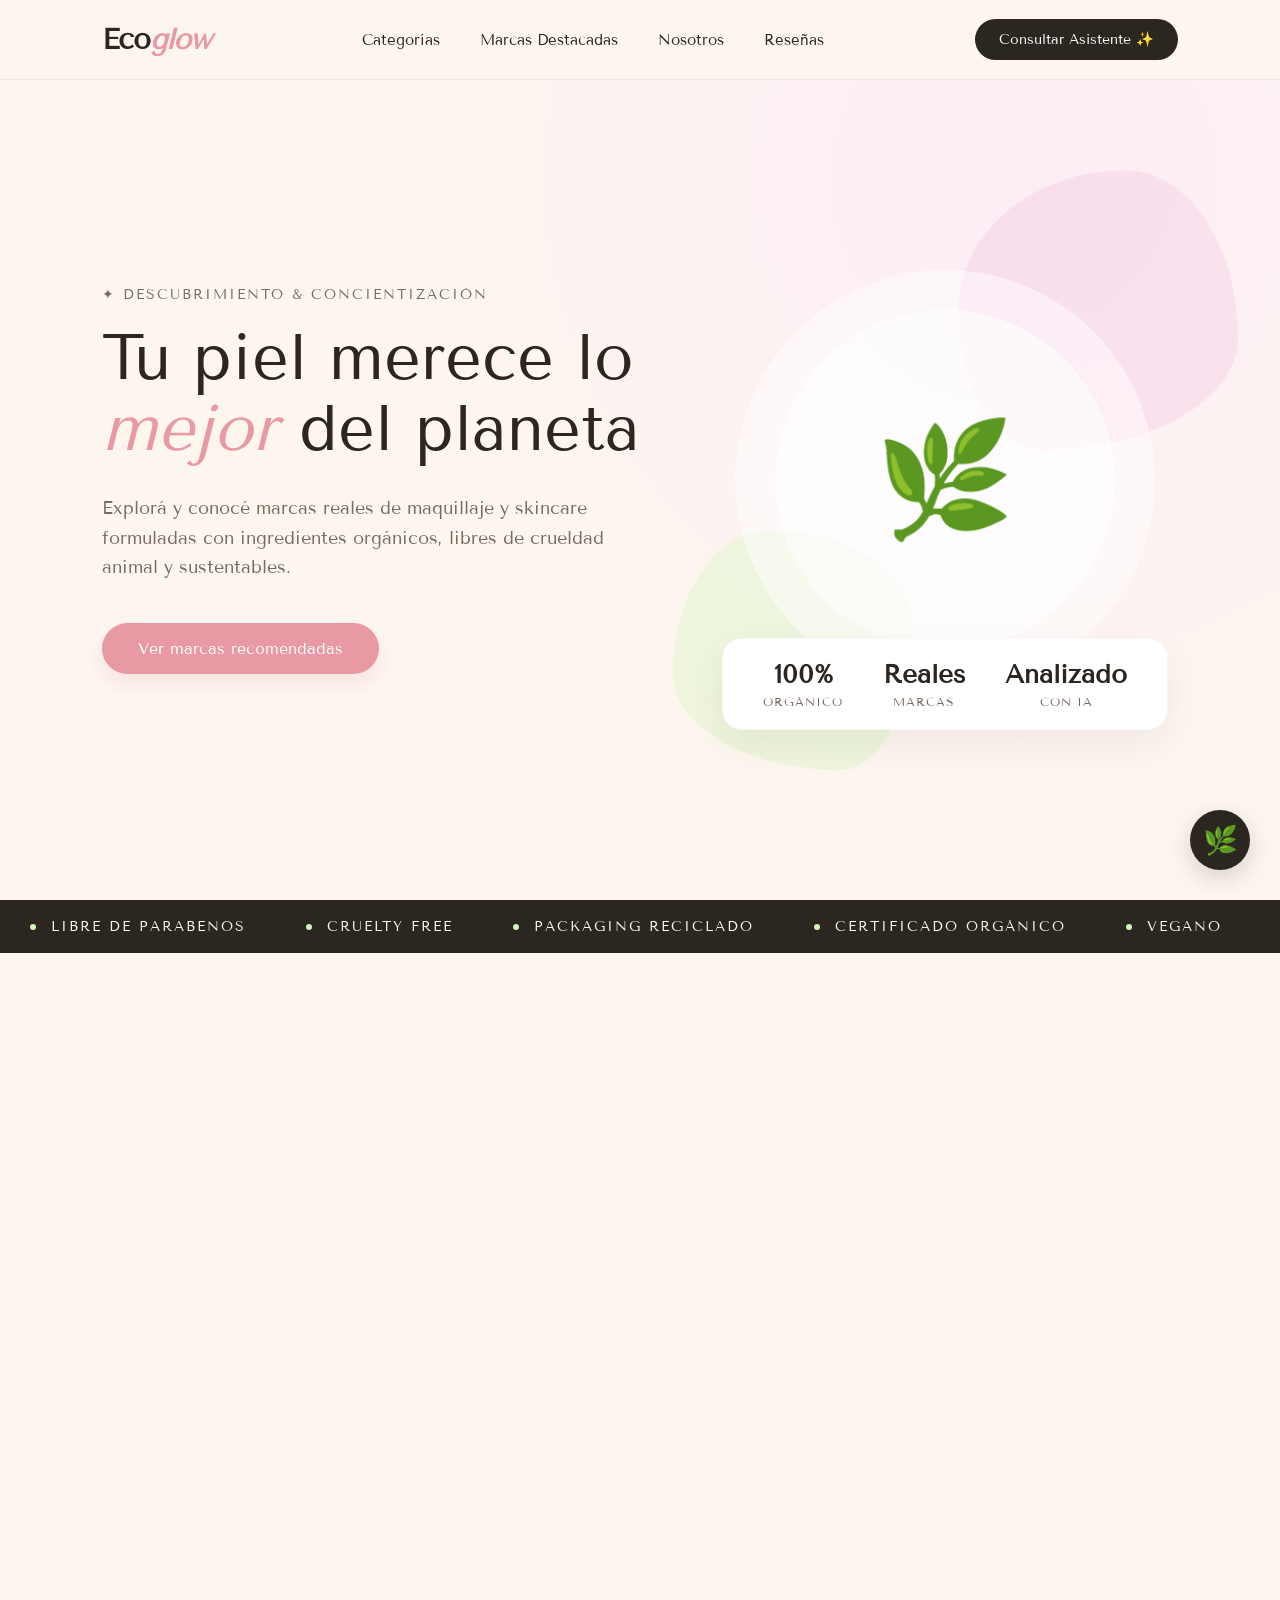
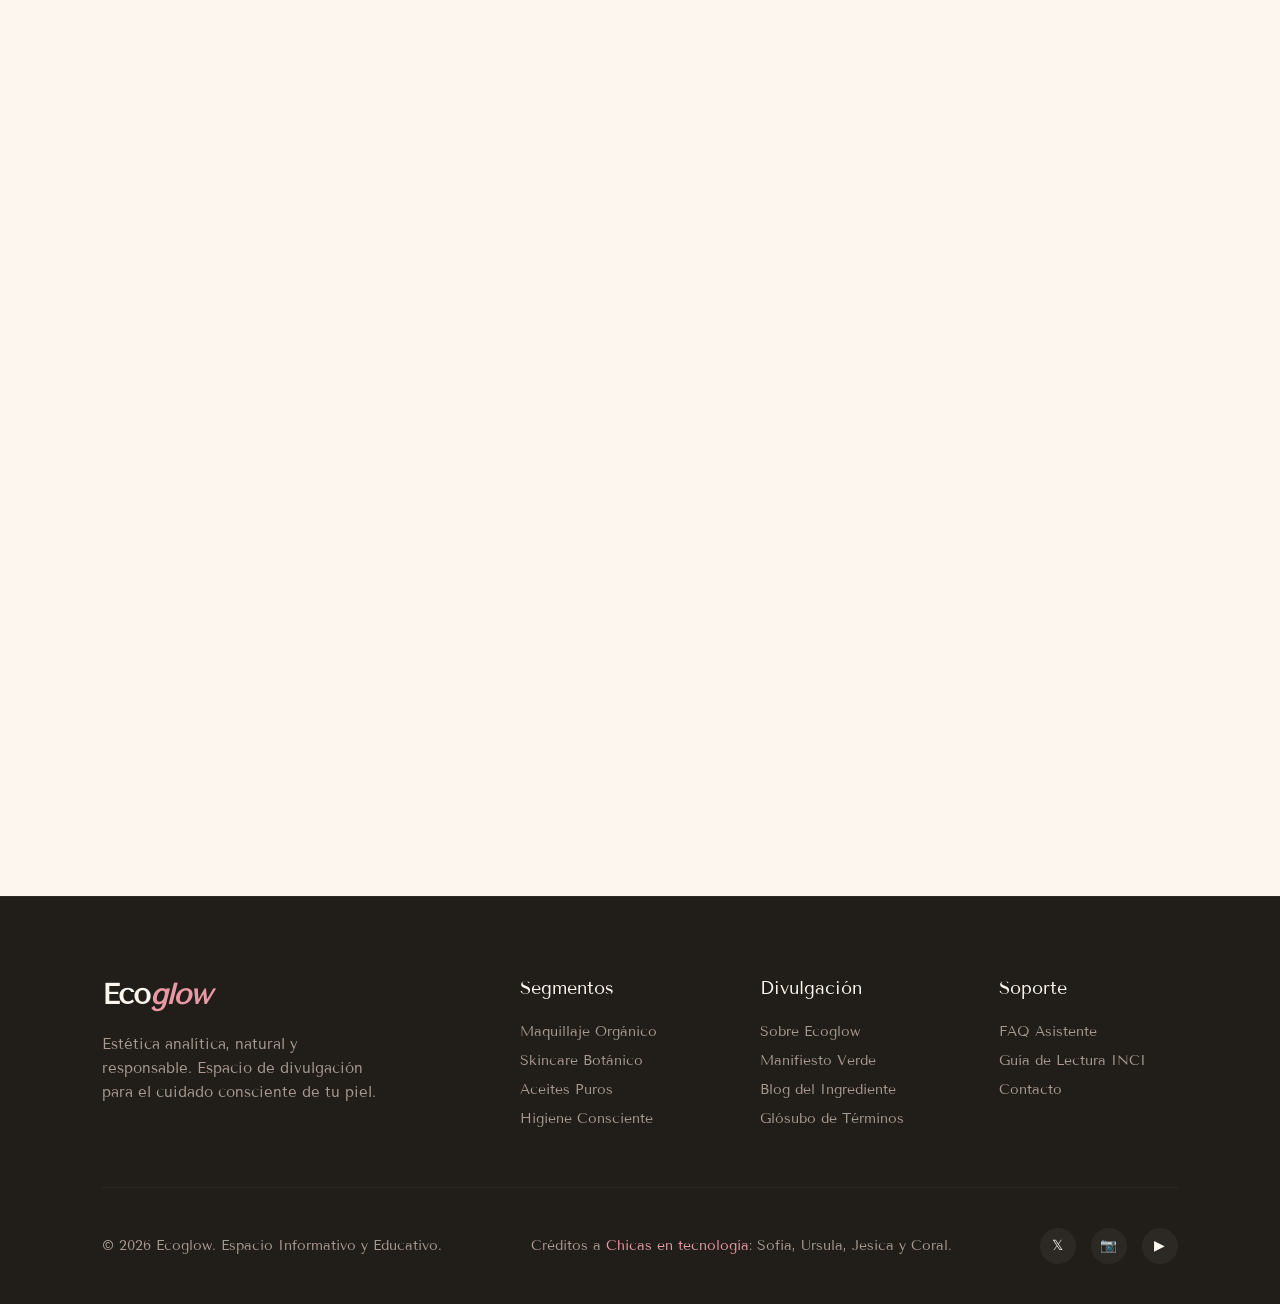
==== index.html @ 48c62d38 "Update index.html" ====
<!DOCTYPE html>
<html lang="es">
<head>
  <meta charset="UTF-8" />
  <meta name="viewport" content="width=device-width, initial-scale=1.0"/>
  <title>Ecoglow — Belleza Consciente</title>
  <link href="https://fonts.googleapis.com/css2?family=Tenor+Sans&display=swap" rel="stylesheet"/>
  <link rel="stylesheet" href="style.css">
</head>
<body>

  <nav>
    <div class="nav-logo">Eco<span>glow</span></div>
    <ul class="nav-links">
      <li><a href="#categorias">Categorías</a></li>
      <li><a href="#productos">Marcas Destacadas</a></li>
      <li><a href="#nosotros">Nosotros</a></li>
      <li><a href="#testimonios">Reseñas</a></li>
    </ul>
    <button class="nav-cta" onclick="toggleChat()">Consultar Asistente ✨</button>
  </nav>

  <section class="hero">
    <div class="hero-left">
      <p class="hero-tag">✦ Descubrimiento &amp; Concientización</p>
      <h1 class="hero-title">Tu piel merece lo <em>mejor</em> del planeta</h1>
      <p class="hero-sub">Explorá y conocé marcas reales de maquillaje y skincare formuladas con ingredientes orgánicos, libres de crueldad animal y sustentables.</p>
      <div class="hero-btns">
        <a href="#productos" class="btn-primary" style="display:inline-block; text-align:center;">Ver marcas recomendadas</a>
      </div>
    </div>
    <div class="hero-right">
      <div class="hero-blob"></div>
      <div class="hero-blob2"></div>
      <div class="hero-right-inner">
        <div class="hero-circle">
          <div class="hero-circle-inner">🌿</div>
        </div>
      </div>
      <div class="hero-stats">
        <div class="stat">
          <span class="stat-num">100%</span>
          <span class="stat-lbl">Orgánico</span>
        </div>
        <div class="stat">
          <span class="stat-num">Reales</span>
          <span class="stat-lbl">Marcas</span>
        </div>
        <div class="stat">
          <span class="stat-num">Analizado</span>
          <span class="stat-lbl">Con IA</span>
        </div>
      </div>
    </div>
  </section>

  <div class="marquee-band">
    <div class="marquee-track">
      <span class="marquee-item"><span class="marquee-dot"></span>Libre de Parabenos</span>
      <span class="marquee-item"><span class="marquee-dot"></span>Cruelty Free</span>
      <span class="marquee-item"><span class="marquee-dot"></span>Packaging Reciclado</span>
      <span class="marquee-item"><span class="marquee-dot"></span>Certificado Orgánico</span>
      <span class="marquee-item"><span class="marquee-dot"></span>Vegano</span>
      <span class="marquee-item"><span class="marquee-dot"></span>Dermatológicamente Testeado</span>
      <span class="marquee-item"><span class="marquee-dot"></span>Sin Sulfatos</span>
      <span class="marquee-item"><span class="marquee-dot"></span>Libre de Parabenos</span>
      <span class="marquee-item"><span class="marquee-dot"></span>Cruelty Free</span>
      <span class="marquee-item"><span class="marquee-dot"></span>Packaging Reciclado</span>
      <span class="marquee-item"><span class="marquee-dot"></span>Certificado Orgánico</span>
      <span class="marquee-item"><span class="marquee-dot"></span>Vegano</span>
      <span class="marquee-item"><span class="marquee-dot"></span>Dermatológicamente Testeado</span>
      <span class="marquee-item"><span class="marquee-dot"></span>Sin Sulfatos</span>
    </div>
  </div>

  <section class="section-cats reveal" id="categorias">
    <div class="section-header">
      <p class="section-eyebrow">Explorá por segmento</p>
      <h2 class="section-title">Ingredientes que Sanan</h2>
    </div>
    <div class="cats-grid">
      <div class="cat-card">
        <div class="cat-card-bg"></div>
        <div class="cat-icon">💄</div>
        <div class="cat-label">
          <h3>Maquillaje</h3>
          <p>Bases · Labiales · Ojos</p>
        </div>
      </div>
      <div class="cat-card">
        <div class="cat-card-bg"></div>
        <div class="cat-icon">🌿</div>
        <div class="cat-label">
          <h3>Skincare</h3>
          <p>Hidratantes · Serums · SPF</p>
        </div>
      </div>
      <div class="cat-card">
        <div class="cat-card-bg"></div>
        <div class="cat-icon">✨</div>
        <div class="cat-label">
          <h3>Tratamientos</h3>
          <p>Mascarillas · Exfoliantes</p>
        </div>
      </div>
      <div class="cat-card">
        <div class="cat-card-bg"></div>
        <div class="cat-icon">🧴</div>
        <div class="cat-label">
          <h3>Cuerpo</h3>
          <p>Cremas · Aceites · Baño</p>
        </div>
      </div>
    </div>
  </section>

 <section class="section-products reveal" id="productos">
    <div class="products-top">
      <div>
        <p class="section-eyebrow">Líneas de Cosmética Auténtica</p>
        <h2 class="section-title">Productos Recomendados</h2>
      </div>
    </div>
    <div class="products-grid">
      
      <div class="product-card">
        <div class="product-img">
          <div class="product-badge">Weleda</div>
          <img src="imagenes/1.weleda.png" alt="Skin Food Original" style="width: 100%; height: 100%; object-fit: cover;">
        </div>
        <div class="product-info">
          <p class="product-brand-tag">Skincare Orgánico</p>
          <h3 class="product-name">Skin Food Original</h3>
          <p class="product-desc">Tratamiento ultra hidratante corporal y facial con extractos de pensamiento silvestre, caléndula y manzanilla.</p>
          <div class="product-footer">
            <span class="product-info-link">Conocer propiedades ✦</span>
          </div>
        </div>
      </div>

      <div class="product-card">
        <div class="product-img">
          <div class="product-badge">Boti K</div>
          <img src="imagenes/2.rosa.png.png" alt="Óleo de Rosa Mosqueta" style="width: 100%; height: 100%; object-fit: cover;">
        </div>
        <div class="product-info">
          <p class="product-brand-tag">Aceites Esenciales</p>
          <h3 class="product-name">Óleo de Rosa Mosqueta</h3>
          <p class="product-desc">Puro, vegetal y natural. Ideal para la regeneración celular profunda y la atenuación de líneas de expresión.</p>
          <div class="product-footer">
            <span class="product-info-link">Conocer propiedades ✦</span>
          </div>
        </div>
      </div>

      <div class="product-card">
        <div class="product-img">
          <div class="product-badge">Kahi Balm</div>
          <img src="imagenes/3.multibalm.png" alt="Multi Balm Hidratante" style="width: 100%; height: 100%; object-fit: cover;">
        </div>
        <div class="product-info">
          <p class="product-brand-tag">Tendencia Clean</p>
          <h3 class="product-name">Multi Balm Hidratante</h3>
          <p class="product-desc">Bálsamo en barra coreano formulado con complejos de salmón y aceites fermentados de Jeju para potenciar el colágeno.</p>
          <div class="product-footer">
            <span class="product-info-link">Conocer propiedades ✦</span>
          </div>
        </div>
      </div>

    </div>
  </section>

  <div class="banner-eco reveal">
    <div class="banner-content">
      <p class="section-eyebrow">✦ Nuestra filosofía</p>
      <h2>Análisis Consciente sin Compromiso Comercial</h2>
      <p>No vendemos productos de manera directa. Nuestro propósito es educar y brindarte herramientas interactivas basadas en IA para que aprendas a leer las etiquetas de tus cosméticos cotidianos.</p>
    </div>
    <div class="banner-visual">🌱</div>
  </div>

  <section class="section-testimonials reveal" id="testimonios">
    <div class="section-header">
      <p class="section-eyebrow">Experiencias en la Comunidad</p>
      <h2 class="section-title">Opiniones Reales</h2>
    </div>
    <div class="testimonials-grid">
      <div class="testimonial-card">
        <div class="t-stars">★★★★★</div>
        <p class="t-text">"Poder subir una foto del dorso de mi crema y que el bot me explique qué es cada ingrediente químico me salvó la rutina."</p>
        <div class="t-author">
          <div class="t-avatar">👩</div>
          <div>
            <div class="t-name">Valentina M.</div>
            <div class="t-role">Rosario, Argentina</div>
          </div>
        </div>
      </div>
      <div class="testimonial-card">
        <div class="t-stars">★★★★★</div>
        <p class="t-text">"Me encanta que no te intenten vender nada. Las marcas que recomiendan como Weleda realmente cumplen lo que prometen."</p>
        <div class="t-author">
          <div class="t-avatar">👩‍🦱</div>
          <div>
            <div class="t-name">Luciana T.</div>
            <div class="t-role">Buenos Aires</div>
          </div>
        </div>
      </div>
      <div class="testimonial-card">
        <div class="t-stars">★★★★★</div>
        <p class="t-text">"Por fin un espacio limpio de publicidad agresiva enfocado 100% en educar sobre cosmética e ingredientes naturales."</p>
        <div class="t-author">
          <div class="t-avatar">🧑‍🦰</div>
          <div>
            <div class="t-name">Sofía R.</div>
            <div class="t-role">Córdoba, Argentina</div>
          </div>
        </div>
      </div>
    </div>
  </section>

  <div class="section-newsletter reveal">
    <div class="nl-left">
      <p class="section-eyebrow">✦ Comunidad Ecoglow</p>
      <h2>Recibí guías de análisis e informes de botánica</h2>
    </div>
    <div class="nl-right">
      <p>Suscribite a nuestro boletín informativo para enterarte de nuevos lanzamientos limpios de químicos y tips de botánica aplicada a la estética cutánea.</p>
      <div class="nl-form">
        <input type="email" placeholder="tu@email.com" />
        <button>Unirme</button>
      </div>
    </div>
  </div>

  <footer id="nosotros">
    <div class="footer-grid">
      <div class="footer-brand">
        <div class="nav-logo">Eco<span>glow</span></div>
        <p>Estética analítica, natural y responsable. Espacio de divulgación para el cuidado consciente de tu piel.</p>
      </div>
      <div class="footer-col">
        <h4>Segmentos</h4>
        <ul>
          <li>Maquillaje Orgánico</li>
          <li>Skincare Botánico</li>
          <li>Aceites Puros</li>
          <li>Higiene Consciente</li>
        </ul>
      </div>
      <div class="footer-col">
        <h4>Divulgación</h4>
        <ul>
          <li>Sobre Ecoglow</li>
          <li>Manifiesto Verde</li>
          <li>Blog del Ingrediente</li>
          <li>Glósubo de Términos</li>
        </ul>
      </div>
      <div class="footer-col">
        <h4>Soporte</h4>
        <ul>
          <li>FAQ Asistente</li>
          <li>Guía de Lectura INCI</li>
          <li>Contacto</li>
        </ul>
      </div>
    </div>
    <div class="footer-bottom">
      <p>© 2026 Ecoglow. Espacio Informativo y Educativo.</p>
      <p class="footer-credits">Créditos a <span>Chicas en tecnología</span>: Sofia, Ursula, Jesica y Coral.</p>
      <div class="footer-socials">
        <div class="social-icon">𝕏</div>
        <div class="social-icon">📷</div>
        <div class="social-icon">▶</div>
      </div>
    </div>
  </footer>

  <div id="chat-button" onclick="toggleChat()">🌿</div>

  <div id="chat-container">
    <div id="chat-header">
        <span>Asistente Natural ✦ EcoGlow</span>
        <span id="close-btn" onclick="toggleChat()">×</span>
    </div>
    
    <div id="chat-box">
        <div class="message bot-message">¡Hola! ¿Cómo puedo ayudarte hoy? Podés consultarme sobre rutinas o subir una foto de los ingredientes del dorso de tu cosmético para que analicemos su pureza juntos. ✨</div>
    </div>
    
    <div id="preview-container">
        <img id="img-preview" src="" alt="Preview">
        <span style="font-size: 11px; color: var(--mid); flex: 1;">Imagen cargada lista para analizar</span>
        <span id="remove-preview" onclick="clearImagePreview()">×</span>
    </div>
    
    <div id="input-container">
        <label for="file-input" class="file-label">📎</label>
        <input type="file" id="file-input" accept="image/*" onchange="previewImage(event)">
        
        <input type="text" id="user-input" placeholder="Pregúntame algo..." onkeypress="handleKeyPress(event)">
        <button id="send-btn" onclick="sendMessage()">➤</button>
    </div>
  </div>

  <audio id="sound-send" src="tu-sonido-enviar.mp3" preload="auto"></audio>
  <audio id="sound-receive" src="tu-sonido-recibir.mp3" preload="auto"></audio>

  <script src="javascript.js"></script>
</body>
</html>
---- style.css ----
/* ── VARIABLES ── */
:root {
  --pink-lace:  #F2C4E0;
  --sea-pink:   #E899A4;
  --gossip:     #D2F4B8;
  --cream:      #FDF6EF;
  --dark:       #2B2620;
  --mid:        #7A6A62;
  --white:      #FFFFFF;
  --font:       'Tenor Sans', serif;
}

/* ── RESET ── */
*, *::before, *::after { box-sizing: border-box; margin: 0; padding: 0; }
html { scroll-behavior: smooth; }
body {
  font-family: var(--font);
  background: var(--cream);
  color: var(--dark);
  overflow-x: hidden;
}
a { text-decoration: none; color: inherit; }
img { display: block; max-width: 100%; }

/* ── SCROLLBAR ── */
::-webkit-scrollbar { width: 6px; }
::-webkit-scrollbar-track { background: var(--cream); }
::-webkit-scrollbar-thumb { background: var(--sea-pink); border-radius: 10px; }

/* ══════════════════════════════════
   NAV
══════════════════════════════════ */
nav {
  position: fixed; top: 0; left: 0; width: 100%; height: 80px;
  background: rgba(253, 246, 239, 0.85); backdrop-filter: blur(10px);
  display: flex; align-items: center; justify-content: space-between;
  padding: 0 8%; z-index: 1000;
  border-bottom: 1px solid rgba(122, 106, 98, 0.1);
}
.nav-logo { font-size: 1.8rem; font-weight: bold; letter-spacing: -1px; }
.nav-logo span { color: var(--sea-pink); font-style: italic; }
.nav-links { display: flex; list-style: none; gap: 40px; }
.nav-links a { font-size: 0.95rem; color: var(--dark); transition: color 0.3s; position: relative; }
.nav-links a::after {
  content: ''; position: absolute; width: 0; height: 1px; bottom: -4px; left: 0;
  background: var(--sea-pink); transition: width 0.3s;
}
.nav-links a:hover::after { width: 100%; }
.nav-cta {
  background: var(--dark); color: var(--white); border: none; padding: 12px 24px;
  border-radius: 40px; cursor: pointer; font-family: var(--font); font-size: 0.9rem;
  transition: transform 0.3s, background 0.3s;
}
.nav-cta:hover { background: var(--sea-pink); transform: translateY(-2px); }

/* ══════════════════════════════════
   HERO
══════════════════════════════════ */
.hero {
  display: flex; min-height: 100vh; padding: 140px 8% 80px 8%;
  align-items: center; gap: 4%;
  background: radial-gradient(circle at 80% 20%, #fcedf5 0%, transparent 50%);
}
.hero-left { flex: 1.1; }
.hero-tag { font-size: 0.85rem; text-transform: uppercase; letter-spacing: 2px; color: var(--mid); margin-bottom: 20px; }
.hero-title { font-size: 4rem; line-height: 1.1; margin-bottom: 30px; font-weight: normal; }
.hero-title em { font-style: italic; color: var(--sea-pink); }
.hero-sub { font-size: 1.15rem; line-height: 1.6; color: var(--mid); margin-bottom: 40px; max-width: 540px; }
.hero-btns { display: flex; gap: 20px; }
.btn-primary {
  background: var(--sea-pink); color: var(--white); padding: 16px 36px; border-radius: 40px;
  font-size: 1rem; transition: background 0.3s, transform 0.3s;
  box-shadow: 0 10px 20px rgba(232, 153, 164, 0.2);
}
.btn-primary:hover { background: var(--dark); transform: translateY(-2px); }

.hero-right { flex: 0.9; position: relative; height: 500px; display: flex; align-items: center; justify-content: center; }
.hero-right-inner {
  width: 100%; height: 100%;
  display: flex; align-items: center; justify-content: center;
}
.hero-circle {
  width: 420px; height: 420px;
  border-radius: 50%;
  background: rgba(255,255,255,0.45);
  display: flex; align-items: center; justify-content: center;
  position: relative;
}
.hero-circle-inner {
  width: 340px; height: 340px;
  border-radius: 50%;
  background: rgba(255,255,255,0.6);
  display: flex; align-items: center; justify-content: center;
  font-size: 7rem;
}
.hero-blob {
  position: absolute;
  width: 280px; height: 280px;
  border-radius: 60% 40% 70% 30% / 50% 60% 40% 50%;
  background: rgba(242,196,224,0.35);
  top: -60px; right: -60px;
  animation: morphBlob 8s ease-in-out infinite;
}
.hero-blob2 {
  position: absolute;
  width: 240px; height: 240px;
  border-radius: 40% 60% 30% 70% / 60% 40% 60% 40%;
  background: rgba(210,244,184,0.35);
  bottom: -40px; left: -40px;
  animation: morphBlob 10s ease-in-out infinite reverse;
}
@keyframes morphBlob {
  0% { border-radius: 60% 40% 70% 30% / 50% 60% 40% 50%; }
  50% { border-radius: 45% 55% 50% 50% / 65% 45% 55% 35%; }
  100% { border-radius: 60% 40% 70% 30% / 50% 60% 40% 50%; }
}

.hero-stats {
  position: absolute; bottom: 0; left: 50%; transform: translateX(-50%);
  background: var(--white); border-radius: 20px; padding: 20px 40px;
  display: flex; gap: 40px; box-shadow: 0 15px 35px rgba(43,38,32,0.06);
  border: 1px solid rgba(122,106,98,0.05);
}
.stat { display: flex; flex-direction: column; align-items: center; }
.stat-num { font-size: 1.6rem; color: var(--dark); font-weight: bold; }
.stat-lbl { font-size: 0.75rem; text-transform: uppercase; color: var(--mid); letter-spacing: 1px; margin-top: 4px; }

/* ── MARQUEE ── */
.marquee-band { background: var(--dark); color: var(--cream); padding: 18px 0; overflow: hidden; display: flex; }
.marquee-track { display: flex; white-space: nowrap; animation: scrollMarquee 25s linear infinite; }
.marquee-item { display: flex; align-items: center; font-size: 0.9rem; letter-spacing: 2px; text-transform: uppercase; padding: 0 30px; }
.marquee-dot { width: 6px; height: 6px; background: var(--gossip); border-radius: 50%; margin-right: 15px; display: inline-block; }
@keyframes scrollMarquee {
  0% { transform: translateX(0); }
  100% { transform: translateX(-50%); }
}

/* ══════════════════════════════════
   ESTRUCTURAS DE SECCIONES
══════════════════════════════════ */
.section-header { text-align: center; margin-bottom: 60px; }
.section-eyebrow { font-size: 0.85rem; text-transform: uppercase; color: var(--sea-pink); letter-spacing: 2px; margin-bottom: 10px; font-weight: bold; }
.section-title { font-size: 2.6rem; font-weight: normal; }

/* ── CATEGORÍAS ── */
.section-cats { padding: 100px 8%; }
.cats-grid { display: grid; grid-template-columns: repeat(4, 1fr); gap: 24px; }
.cat-card {
  background: var(--white); padding: 40px 30px; border-radius: 24px;
  border: 1px solid rgba(122,106,98,0.06); text-align: center; position: relative; overflow: hidden;
  transition: transform 0.4s, box-shadow 0.4s;
}
.cat-card::before {
  content: ''; position: absolute; top: 0; left: 0; width: 100%; height: 100%;
  background: linear-gradient(180deg, transparent 60%, rgba(242,196,224,0.15));
  opacity: 0; transition: opacity 0.4s;
}
.cat-card:hover { transform: translateY(-8px); box-shadow: 0 15px 30px rgba(43,38,32,0.04); }
.cat-card:hover::before { opacity: 1; }
.cat-icon { font-size: 3rem; margin-bottom: 20px; position: relative; z-index: 2; }
.cat-label { position: relative; z-index: 2; }
.cat-label h3 { font-size: 1.2rem; font-weight: normal; margin-bottom: 6px; }
.cat-label p { font-size: 0.85rem; color: var(--mid); }

/* ── PRODUCTOS ── */
.section-products { padding: 100px 8%; background: rgba(255,255,255,0.4); }
.products-top { display: flex; justify-content: space-between; align-items: flex-end; margin-bottom: 60px; }
.products-grid { display: grid; grid-template-columns: repeat(3, 1fr); gap: 30px; }
.product-card { background: var(--white); border-radius: 24px; overflow: hidden; border: 1px solid rgba(122,106,98,0.05); transition: transform 0.4s, box-shadow 0.4s; }
.product-card:hover { transform: translateY(-6px); box-shadow: 0 20px 40px rgba(43,38,32,0.05); }
.product-img { height: 260px; background: #faf4f0; display: flex; align-items: center; justify-content: center; font-size: 5rem; position: relative; }
.product-badge { position: absolute; top: 20px; left: 20px; background: var(--white); padding: 6px 14px; border-radius: 30px; font-size: 0.8rem; box-shadow: 0 4px 10px rgba(0,0,0,0.03); }
.product-info { padding: 30px; }
.product-brand-tag { font-size: 0.75rem; text-transform: uppercase; color: var(--sea-pink); letter-spacing: 1px; margin-bottom: 8px; }
.product-name { font-size: 1.4rem; font-weight: normal; margin-bottom: 12px; }
.product-desc { font-size: 0.9rem; line-height: 1.6; color: var(--mid); margin-bottom: 24px; }
.product-footer { border-top: 1px solid rgba(122,106,98,0.08); padding-top: 20px; display: flex; justify-content: space-between; align-items: center; }
.product-info-link { font-size: 0.85rem; color: var(--dark); font-weight: bold; border-bottom: 1px solid var(--dark); padding-bottom: 2px; cursor: pointer; }

/* ── BANNER ECO ── */
.banner-eco {
  margin: 60px 8%; background: linear-gradient(135deg, #2b2620 0%, #403830 100%);
  border-radius: 32px; padding: 80px; color: var(--cream); display: flex; align-items: center; gap: 60px;
  overflow: hidden; position: relative;
}
.banner-eco::after {
  content: ''; position: absolute; width: 400px; height: 400px; background: radial-gradient(circle, rgba(210,244,184,0.08) 0%, transparent 70%);
  bottom: -150px; right: -100px;
}
.banner-content { flex: 1.3; position: relative; z-index: 2; }
.banner-content h2 { font-size: 2.8rem; font-weight: normal; margin: 15px 0 25px 0; line-height: 1.2; }
.banner-content p { font-size: 1.1rem; line-height: 1.7; color: #cdc3bc; max-width: 620px; }
.banner-visual { flex: 0.7; font-size: 12rem; text-align: center; opacity: 0.9; filter: drop-shadow(0 10px 20px rgba(0,0,0,0.2)); animation: float 6s ease-in-out infinite; }
@keyframes float {
  0%, 100% { transform: translateY(0); }
  50% { transform: translateY(-10px); }
}

/* ── TESTIMONIOS ── */
.section-testimonials { padding: 100px 8%; }
.testimonials-grid { display: grid; grid-template-columns: repeat(3, 1fr); gap: 30px; }
.testimonial-card { background: var(--white); padding: 40px; border-radius: 24px; border: 1px solid rgba(122,106,98,0.05); }
.t-stars { color: #fcc419; margin-bottom: 20px; font-size: 0.9rem; }
.t-text { font-size: 1rem; line-height: 1.6; color: var(--dark); font-style: italic; margin-bottom: 30px; }
.t-author { display: flex; align-items: center; gap: 15px; }
.t-avatar { width: 44px; height: 44px; background: var(--cream); border-radius: 50%; display: flex; align-items: center; justify-content: center; font-size: 1.4rem; }
.t-name { font-size: 0.95rem; font-weight: bold; }
.t-role { font-size: 0.8rem; color: var(--mid); margin-top: 2px; }

/* ── NEWSLETTER ── */
.section-newsletter { margin: 60px 8% 120px 8%; background: var(--gossip); border-radius: 32px; padding: 60px 80px; display: flex; align-items: center; gap: 80px; }
.nl-left { flex: 1; }
.nl-left h2 { font-size: 2.4rem; font-weight: normal; margin-top: 10px; line-height: 1.2; }
.nl-right { flex: 1; }
.nl-right p { font-size: 1rem; line-height: 1.6; color: var(--mid); margin-bottom: 25px; }
.nl-form { display: flex; gap: 12px; background: var(--white); padding: 8px; border-radius: 40px; box-shadow: 0 8px 20px rgba(0,0,0,0.03); }
.nl-form input { border: none; padding: 0 20px; flex: 1; font-family: var(--font); font-size: 0.95rem; background: transparent; outline: none; }
.nl-form button { background: var(--dark); color: var(--white); border: none; padding: 14px 28px; border-radius: 30px; font-family: var(--font); cursor: pointer; transition: background 0.3s; }
.nl-form button:hover { background: var(--sea-pink); }

/* ── FOOTER ── */
footer { background: #211d19; color: #a89a90; padding: 80px 8% 40px 8%; border-top: 1px solid rgba(255,255,255,0.05); }
.footer-grid { display: grid; grid-template-columns: 2fr repeat(3, 1fr); gap: 60px; margin-bottom: 60px; }
.footer-brand .nav-logo { color: var(--cream); margin-bottom: 20px; }
.footer-brand p { font-size: 0.95rem; line-height: 1.6; max-width: 280px; }
.footer-col h4 { color: var(--cream); font-weight: normal; font-size: 1.1rem; margin-bottom: 24px; }
.footer-col ul { list-style: none; display: flex; flex-direction: column; gap: 12px; }
.footer-col li { font-size: 0.9rem; cursor: pointer; transition: color 0.3s; }
.footer-col li:hover { color: var(--sea-pink); }
.footer-bottom { border-top: 1px solid rgba(255,255,255,0.05); padding-top: 40px; display: flex; justify-content: space-between; align-items: center; font-size: 0.85rem; }
.footer-credits span { color: var(--sea-pink); }
.footer-socials { display: flex; gap: 15px; }
.social-icon { width: 36px; height: 36px; border-radius: 50%; background: rgba(255,255,255,0.05); display: flex; align-items: center; justify-content: center; cursor: pointer; transition: background 0.3s, color 0.3s; color: var(--cream); }
.social-icon:hover { background: var(--sea-pink); color: var(--white); }

/* ── ANIMACIONES REVEAL ── */
.reveal { opacity: 0; transform: translateY(40px); transition: opacity 0.8s ease, transform 0.8s ease; }
.reveal.visible { opacity: 1; transform: translateY(0); }

/* ══════════════════════════════════
   CHAT FLOATING WINDOW (ORIGINAL)
══════════════════════════════════ */
#chat-button {
    position: fixed; bottom: 30px; right: 30px; width: 60px; height: 60px;
    background: var(--dark); color: white; border-radius: 50%;
    display: flex; justify-content: center; align-items: center;
    font-size: 28px; cursor: pointer; box-shadow: 0 8px 24px rgba(0,0,0,0.15);
    z-index: 1001; transition: transform 0.3s, background-color 0.3s;
}
#chat-button:hover { transform: scale(1.1); background-color: var(--sea-pink); }

#chat-container {
    position: fixed; bottom: 100px; right: 30px;
    width: 380px; height: 500px; background-color: var(--white);
    border-radius: 20px; box-shadow: 0 12px 36px rgba(0,0,0,0.12);
    display: none; flex-direction: column; overflow: hidden; z-index: 1001;
    border: 1px solid rgba(122,106,98,0.1); font-family: var(--font);
}

#chat-header {
    background: var(--dark); color: var(--cream); padding: 16px 20px;
    display: flex; justify-content: space-between; align-items: center;
    font-size: 14px; letter-spacing: 0.5px;
}
#close-btn { cursor: pointer; font-size: 22px; transition: color 0.2s; }
#close-btn:hover { color: var(--sea-pink); }

#chat-box {
    flex: 1; padding: 20px; overflow-y: auto;
    display: flex; flex-direction: column; gap: 14px; background: #faf7f5;
}

.message { padding: 12px 16px; border-radius: 16px; max-width: 80%; font-size: 13.5px; line-height: 1.5; word-wrap: break-word; }
.bot-message { background-color: var(--white); color: var(--dark); align-self: flex-start; border-bottom-left-radius: 4px; border: 1px solid rgba(122,106,98,0.08); box-shadow: 0 2px 5px rgba(0,0,0,0.01); }
.user-message { background-color: var(--sea-pink); color: var(--white); align-self: flex-end; border-bottom-right-radius: 4px; box-shadow: 0 3px 8px rgba(238,153,164,0.15); }
.chat-img { max-width: 100%; max-height: 150px; border-radius: 8px; margin-bottom: 4px; }

#preview-container { display: none; align-items: center; padding: 8px 16px; background: #f0e9e4; border-top: 1px solid rgba(0,0,0,0.05); gap: 10px; }
#img-preview { width: 35px; height: 35px; object-fit: cover; border-radius: 4px; border: 1px solid rgba(0,0,0,0.1); }
#remove-preview { cursor: pointer; font-size: 18px; color: var(--mid); margin-left: auto; }
#remove-preview:hover { color: #d9534f; }

#input-container { display: flex; align-items: center; padding: 12px; background: var(--white); border-top: 1px solid rgba(122,106,98,0.08); }
.file-label { font-size: 20px; cursor: pointer; padding: 0 8px; color: var(--mid); transition: color 0.2s; }
.file-label:hover { color: var(--dark); }
#file-input { display: none; }
#user-input { flex: 1; border: none; padding: 10px; font-size: 13.5px; outline: none; font-family: var(--font); color: var(--dark); background: transparent; }
#send-btn { background: none; border: none; font-size: 18px; color: var(--sea-pink); cursor: pointer; padding: 0 8px; transition: color 0.2s, transform 0.2s; }
#send-btn:hover { color: var(--dark); transform: scale(1.05); }

/* ══════════════════════════════════
   RESPONSIVE / MEDIA QUERIES
══════════════════════════════════ */
@media (max-width: 1024px) {
  .hero { flex-direction: column; text-align: center; padding-top: 120px; }
  .hero-sub { margin-left: auto; margin-right: auto; }
  .hero-right { width: 100%; height: 400px; margin-top: 40px; }
  .hero-circle { width: 320px; height: 320px; }
  .hero-circle-inner { width: 260px; height: 260px; font-size: 5rem; }
  .cats-grid { grid-template-columns: repeat(2, 1fr); }
  .products-grid { grid-template-columns: repeat(2, 1fr); }
  .testimonials-grid { grid-template-columns: 1fr; }
  .banner-eco { flex-direction: column; padding: 40px; text-align: center; }
  .banner-visual { font-size: 8rem; }
  .section-newsletter { flex-direction: column; padding: 40px; text-align: center; gap: 30px; }
  .footer-grid { grid-template-columns: 1fr 1fr; gap: 40px; }
}

@media (max-width: 768px) {
  nav { padding: 0 4%; }
  .nav-links { display: none; }
  .hero-title { font-size: 2.8rem; }
  .cats-grid { grid-template-columns: 1fr; }
  .products-grid { grid-template-columns: 1fr; }
  .footer-grid { grid-template-columns: 1fr; }
  .footer-bottom { flex-direction: column; gap: 20px; text-align: center; }
  #chat-container { width: calc(100% - 40px); right: 20px; bottom: 90px; height: 450px; }
}
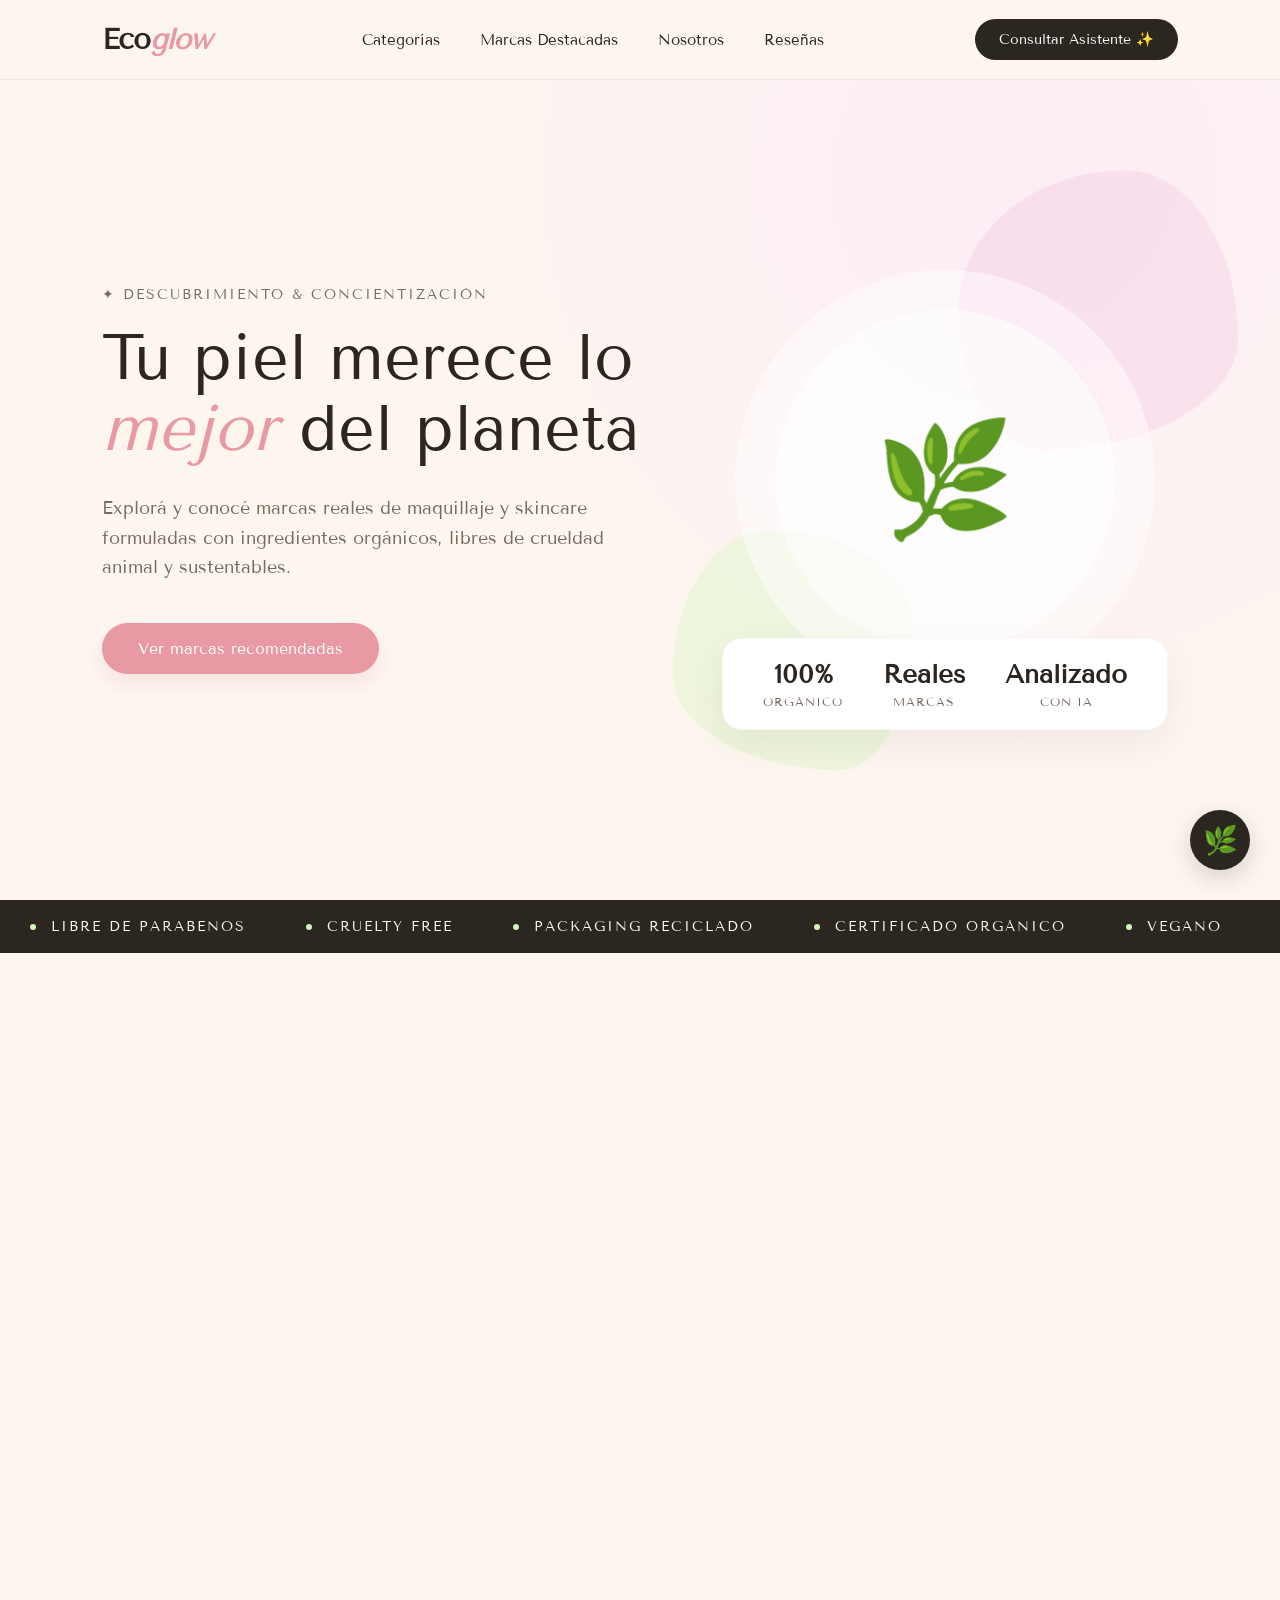
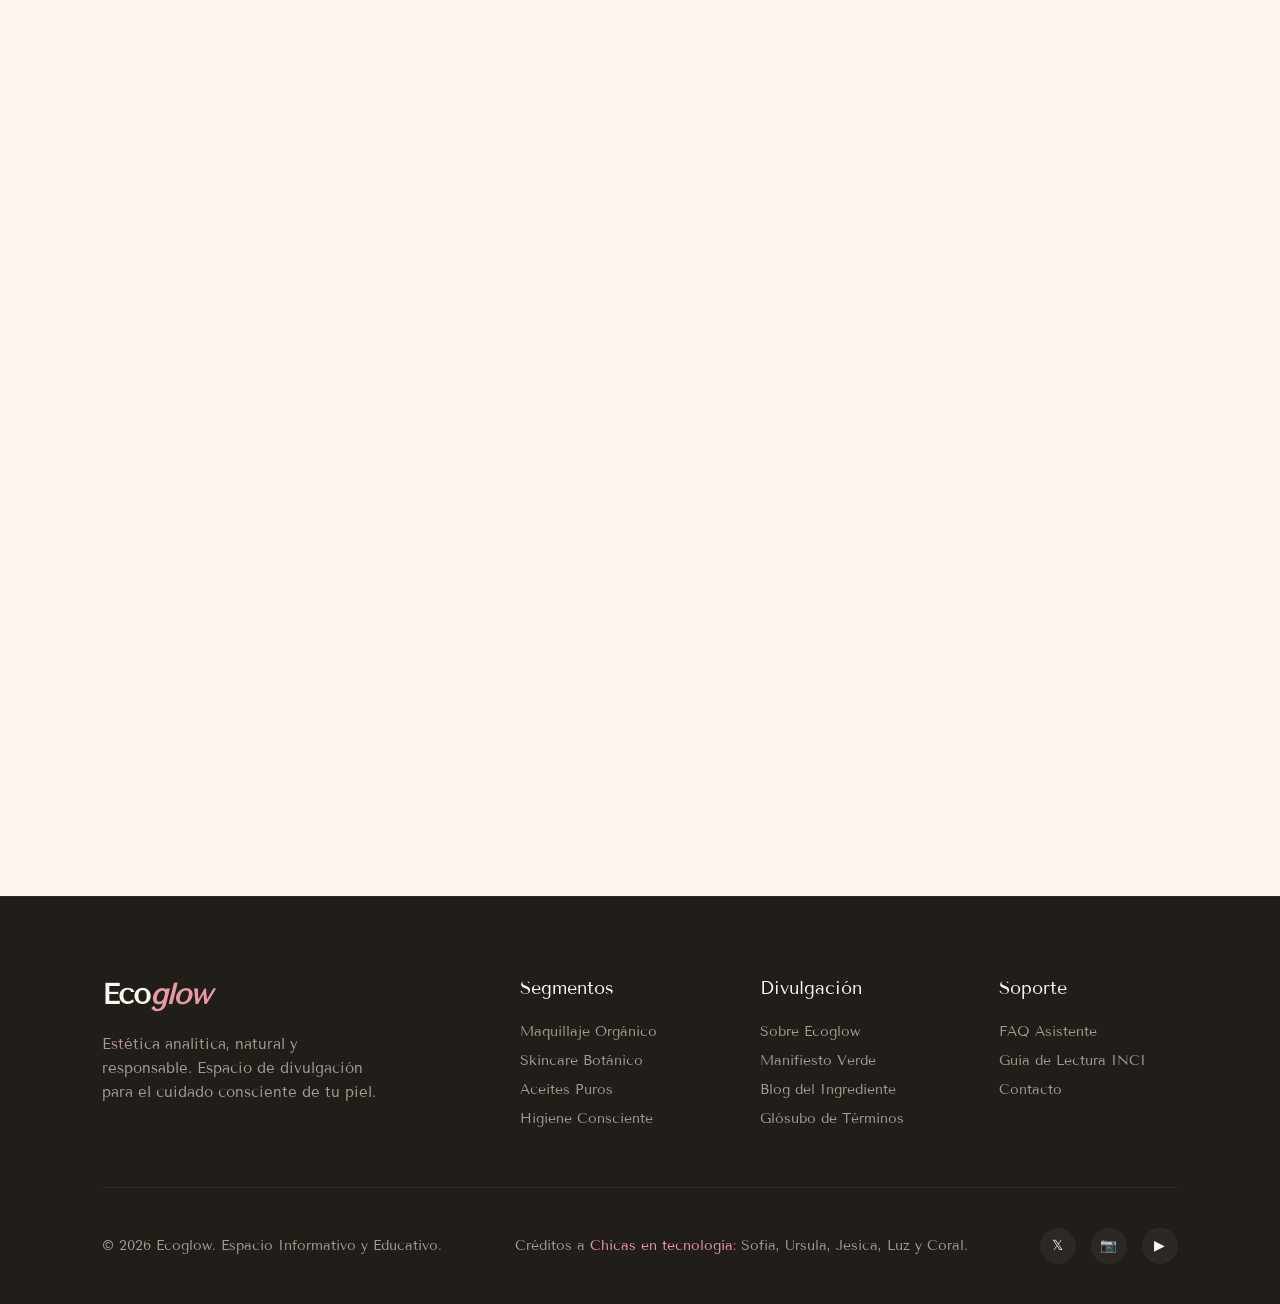
==== commit c2b597ed: "Fix HTML encoding issues in index.html" ====
--- a/index.html
+++ b/index.html
@@ -271,7 +271,7 @@
     </div>
     <div class="footer-bottom">
       <p>© 2026 Ecoglow. Espacio Informativo y Educativo.</p>
-      <p class="footer-credits">Créditos a <span>Chicas en tecnología</span>: Sofia, Ursula, Jesica y Coral.</p>
+      <p class="footer-credits">Créditos a <span>Chicas en tecnología</span>: Sofia, Ursula, Jesica, Luz y Coral.</p>
       <div class="footer-socials">
         <div class="social-icon">𝕏</div>
         <div class="social-icon">📷</div>
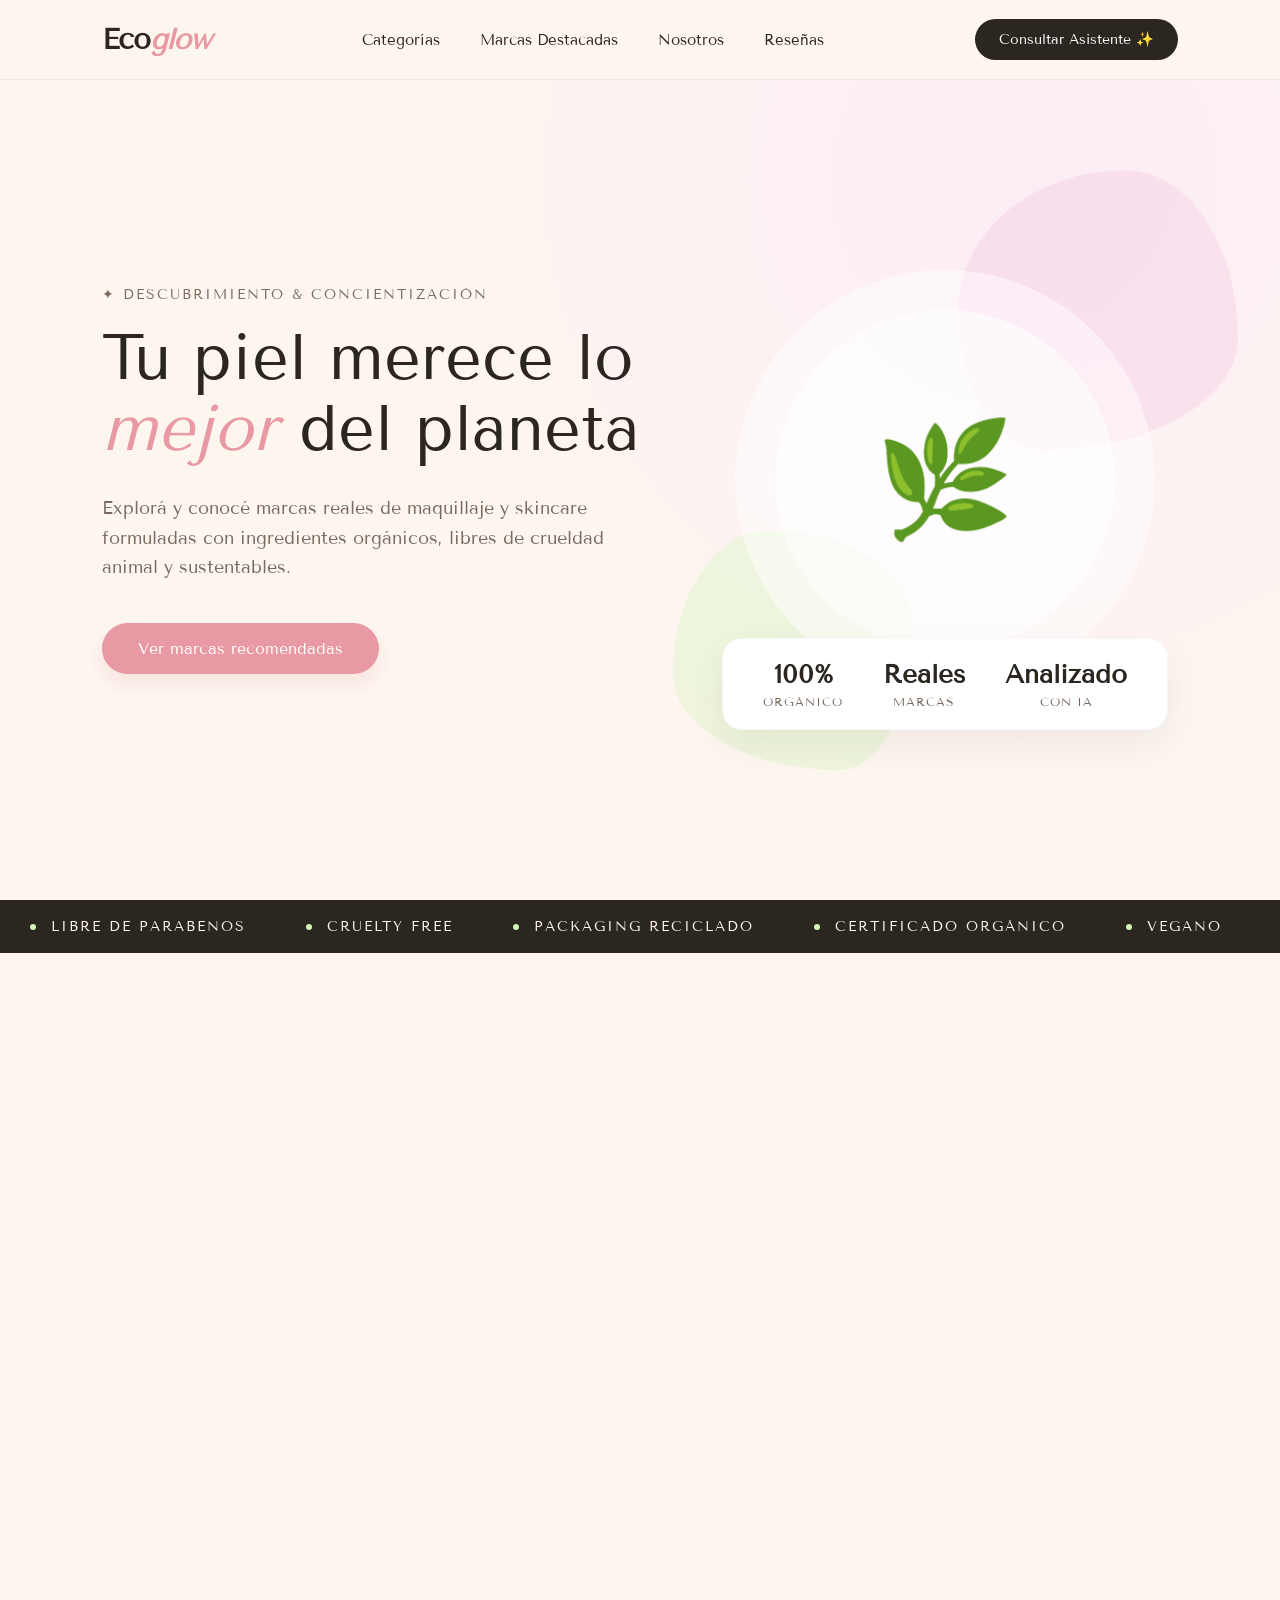
==== commit 87669b25: "Fix HTML encoding issues in index.html" ====
--- a/index.html
+++ b/index.html
@@ -228,13 +228,13 @@
       <h2>Recibí guías de análisis e informes de botánica</h2>
     </div>
     <div class="nl-right">
-      <p>Suscribite a nuestro boletín informativo para enterarte de nuevos lanzamientos limpios de químicos y tips de botánica aplicada a la estética cutánea.</p>
-      <div class="nl-form">
-        <input type="email" placeholder="tu@email.com" />
-        <button>Unirme</button>
-      </div>
-    </div>
-  </div>
+  <p>Suscribite a nuestro boletín informativo para enterarte de nuevos lanzamientos limpios de químicos y tips de botánica aplicada a la estética cutánea.</p>
+  
+  <form onsubmit="registrarEmail(event)">
+    <input type="email" id="nl-email" placeholder="tu@email.com" required />
+    <button type="submit">Unirme</button>
+  </form>
+</div>
 
   <footer id="nosotros">
     <div class="footer-grid">
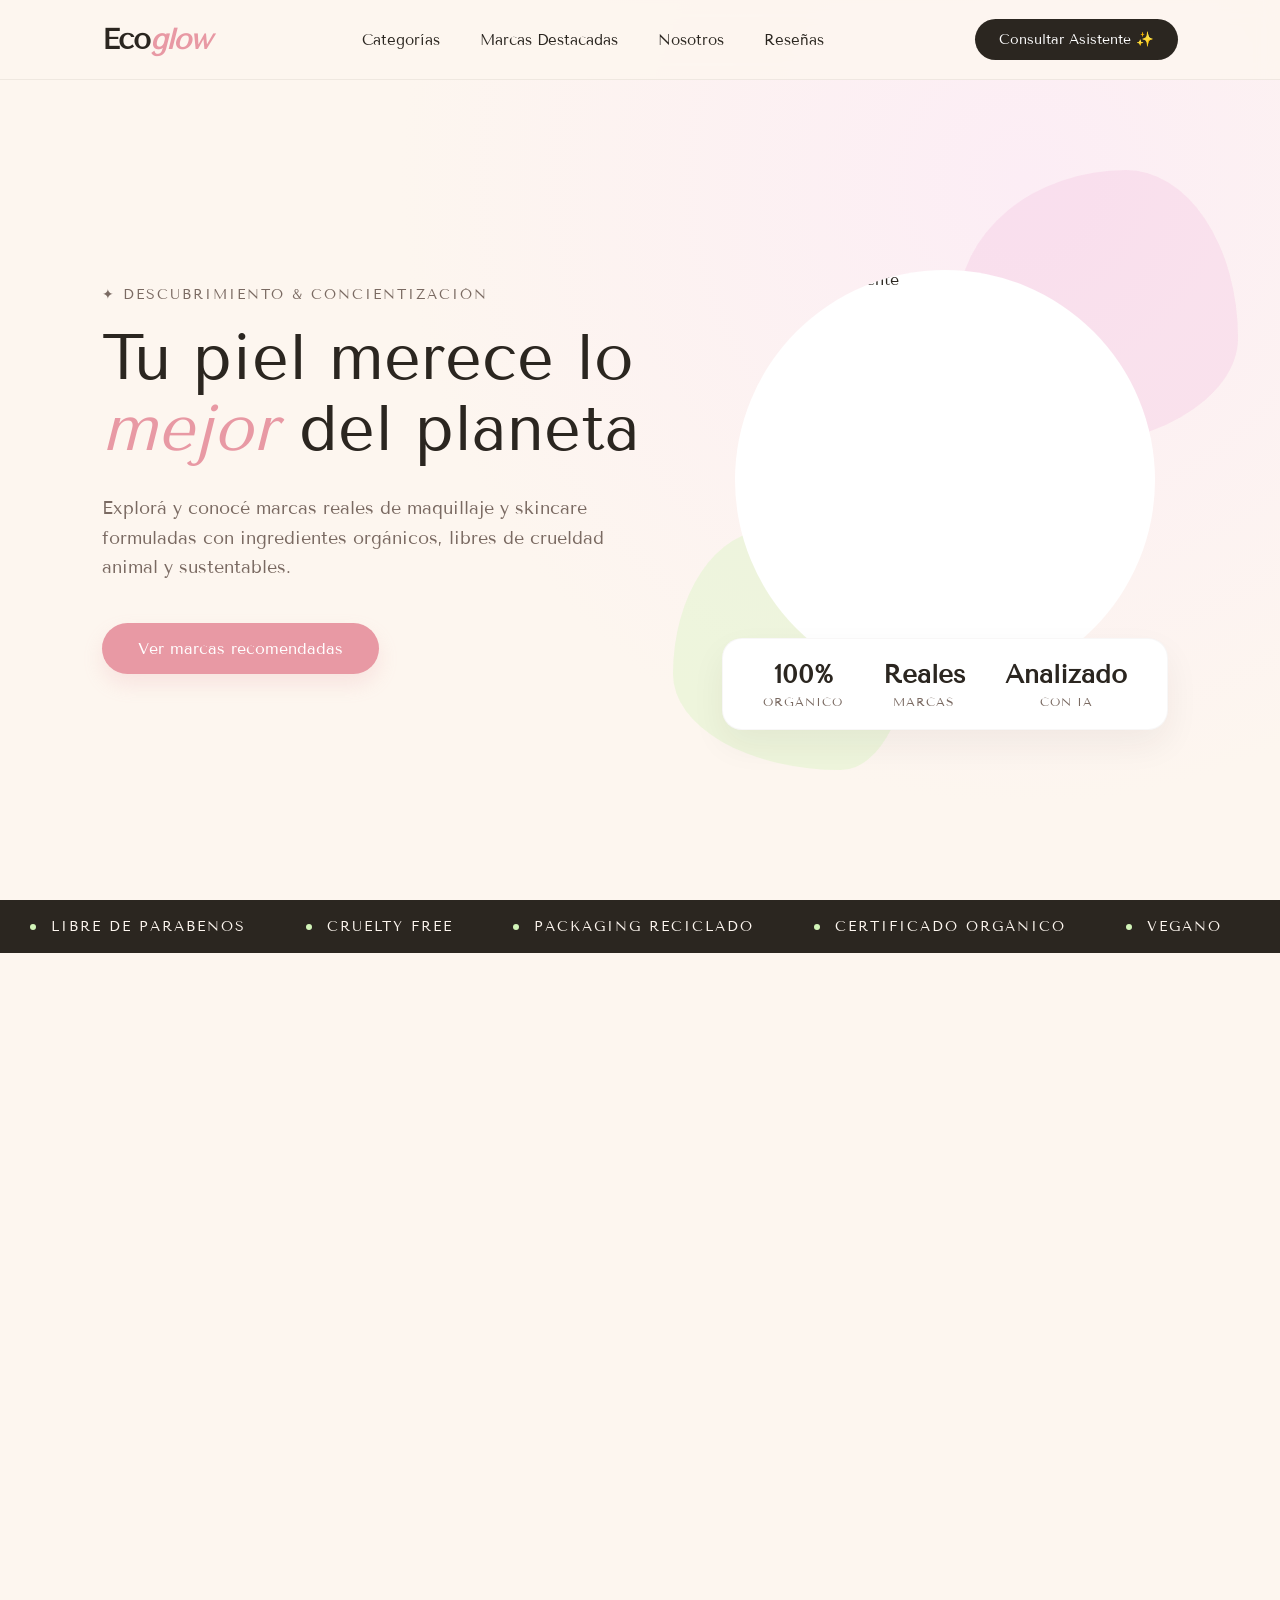
==== commit b0c44e3b: "Fix HTML structure and update content" ====
--- a/index.html
+++ b/index.html
@@ -29,12 +29,12 @@
         <a href="#productos" class="btn-primary" style="display:inline-block; text-align:center;">Ver marcas recomendadas</a>
       </div>
     </div>
-    <div class="hero-right">
+   <div class="hero-right">
       <div class="hero-blob"></div>
       <div class="hero-blob2"></div>
       <div class="hero-right-inner">
-        <div class="hero-circle">
-          <div class="hero-circle-inner">🌿</div>
+        <div class="hero-circle" style="overflow: hidden; background: white;">
+          <img src="maquillaje foto ini.jpeg" alt="Belleza Consciente" style="width: 100%; height: 100%; object-fit: cover;">
         </div>
       </div>
       <div class="hero-stats">
@@ -126,7 +126,7 @@
       <div class="product-card">
         <div class="product-img">
           <div class="product-badge">Weleda</div>
-          <img src="imagenes/1.weleda.png" alt="Skin Food Original" style="width: 100%; height: 100%; object-fit: cover;">
+          <img src="1.weleda.png.jpg" alt="Skin Food Original" style="width: 100%; height: 100%; object-fit: cover;">
         </div>
         <div class="product-info">
           <p class="product-brand-tag">Skincare Orgánico</p>
@@ -141,7 +141,7 @@
       <div class="product-card">
         <div class="product-img">
           <div class="product-badge">Boti K</div>
-          <img src="imagenes/2.rosa.png.png" alt="Óleo de Rosa Mosqueta" style="width: 100%; height: 100%; object-fit: cover;">
+          <img src="2.rosa.png.jpg" alt="Óleo de Rosa Mosqueta" style="width: 100%; height: 100%; object-fit: cover;">
         </div>
         <div class="product-info">
           <p class="product-brand-tag">Aceites Esenciales</p>
@@ -156,7 +156,7 @@
       <div class="product-card">
         <div class="product-img">
           <div class="product-badge">Kahi Balm</div>
-          <img src="imagenes/3.multibalm.png" alt="Multi Balm Hidratante" style="width: 100%; height: 100%; object-fit: cover;">
+          <img src="3.multibalm.png.jpg" alt="Multi Balm Hidratante" style="width: 100%; height: 100%; object-fit: cover;">
         </div>
         <div class="product-info">
           <p class="product-brand-tag">Tendencia Clean</p>
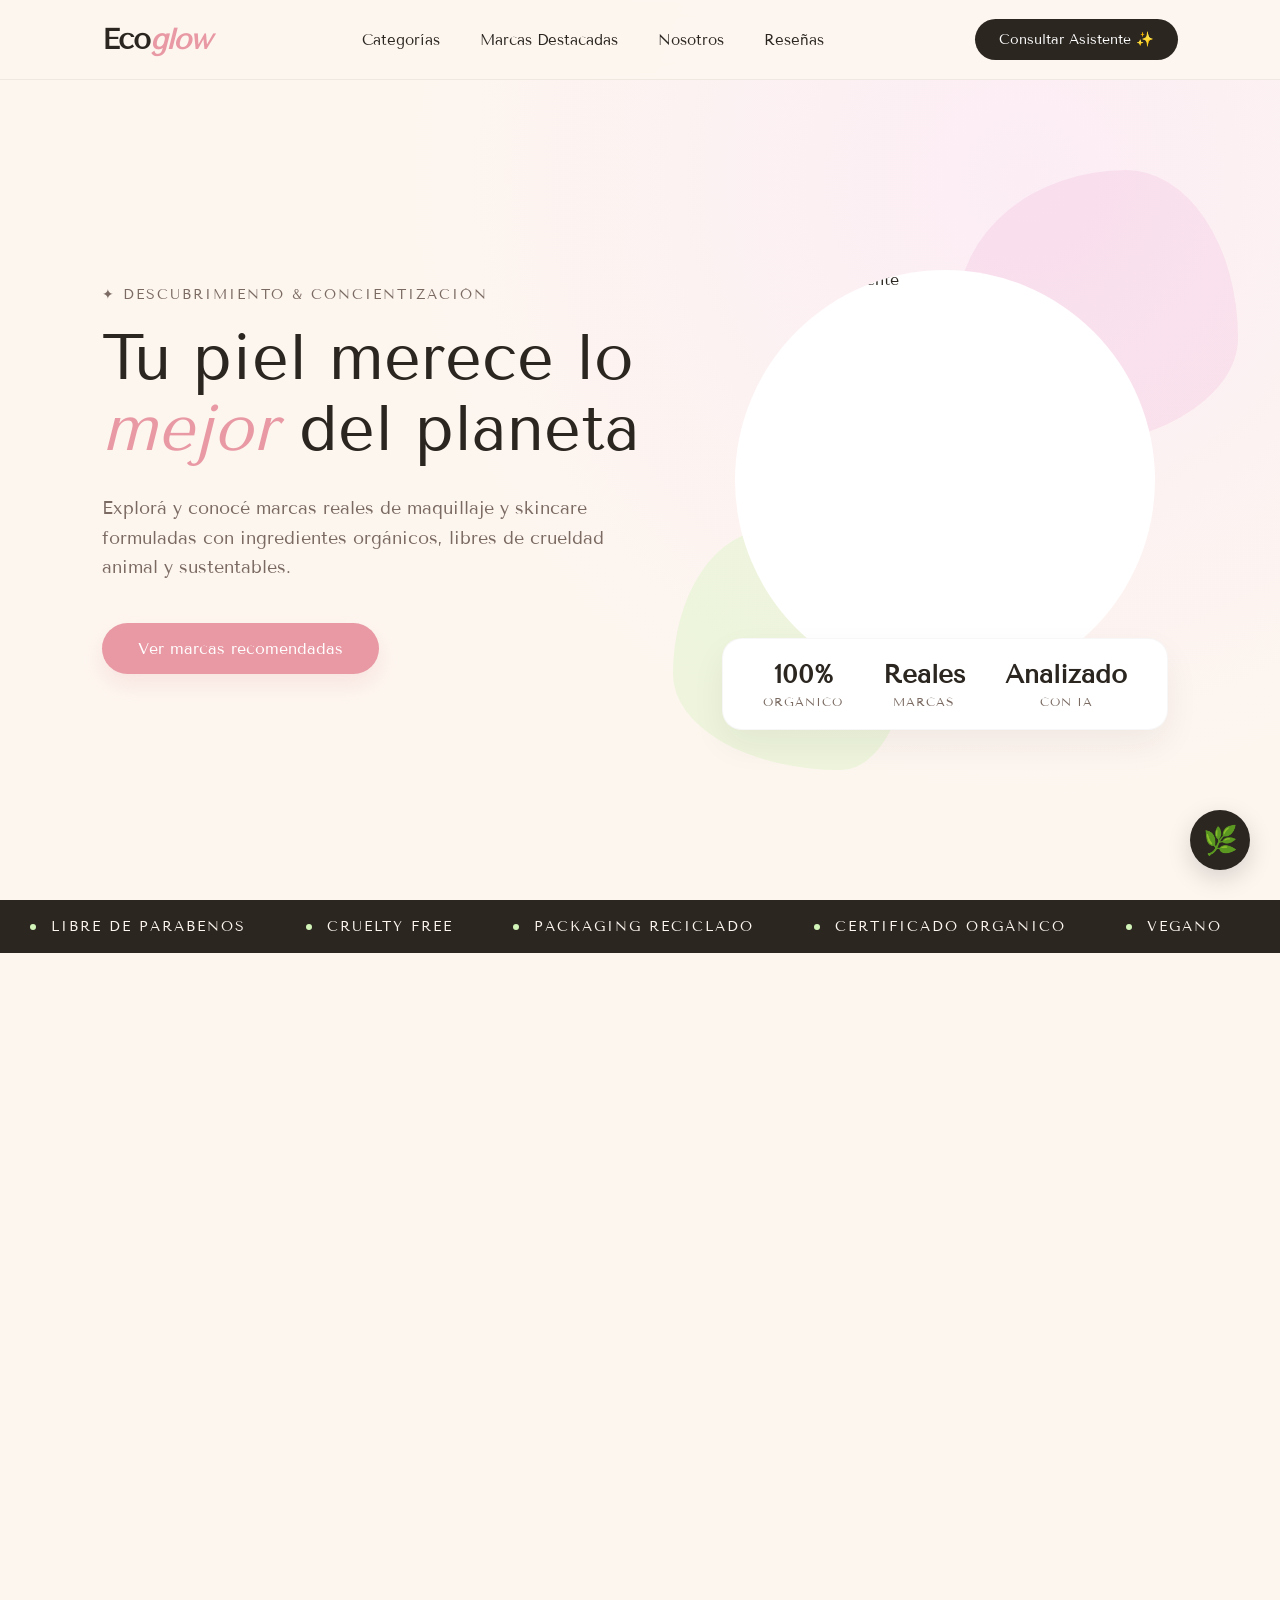
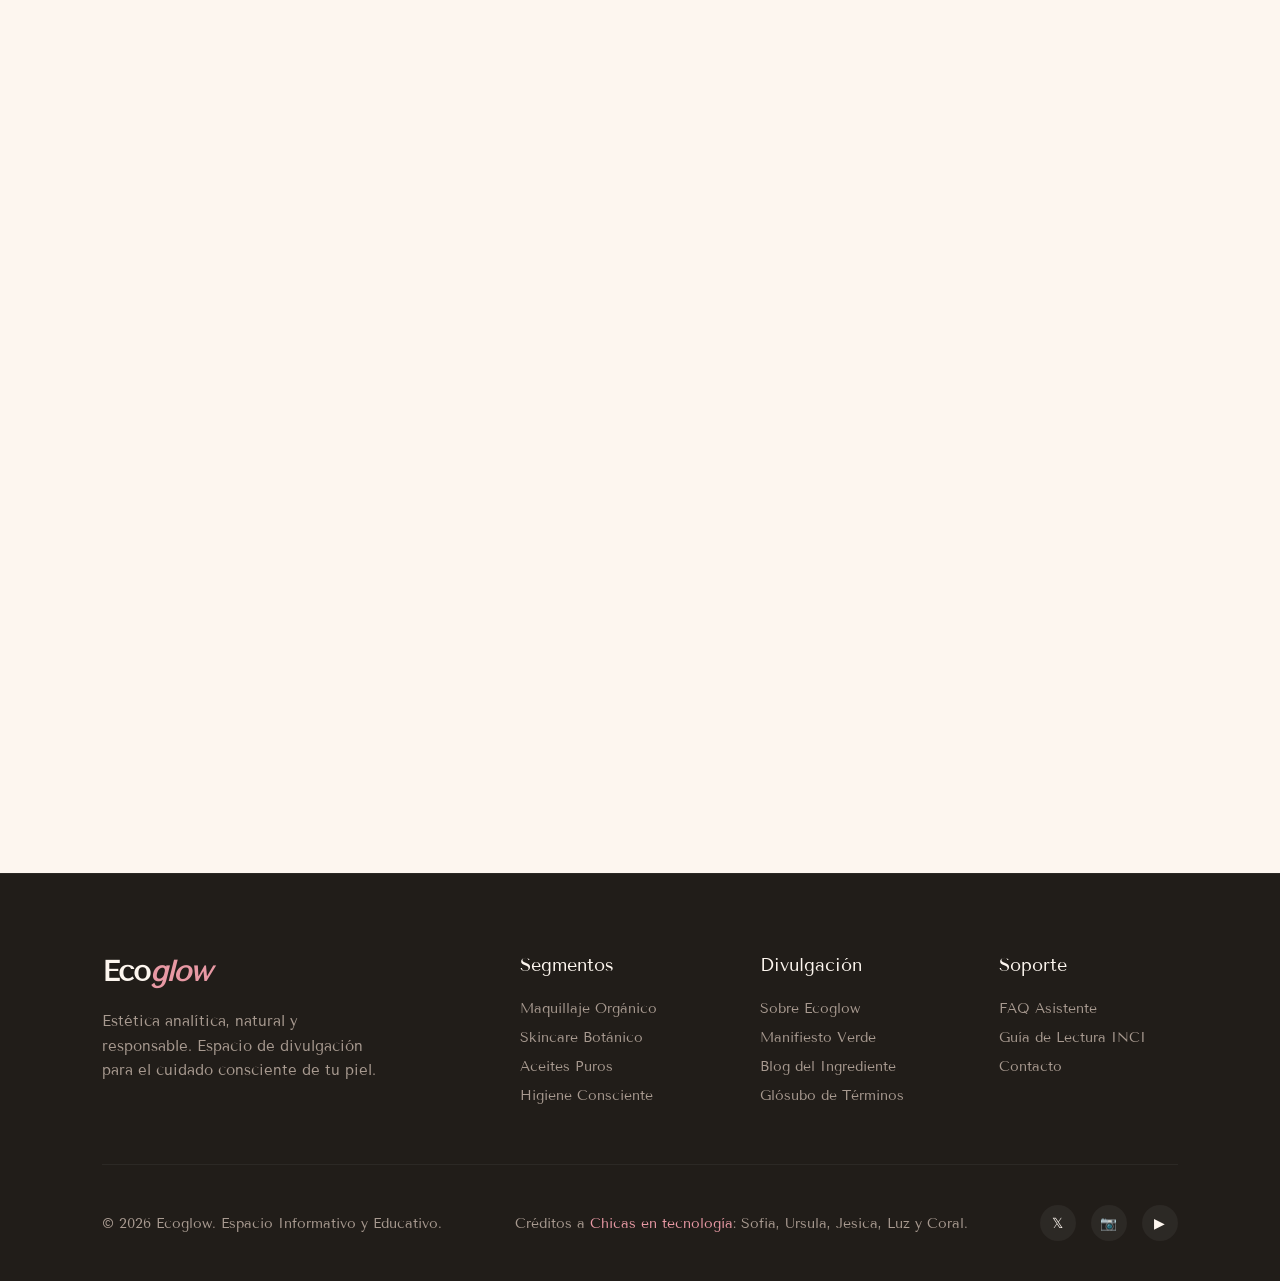
==== commit 4b7402bd: "Fix formatting issues in index.html" ====
--- a/index.html
+++ b/index.html
@@ -126,7 +126,7 @@
       <div class="product-card">
         <div class="product-img">
           <div class="product-badge">Weleda</div>
-          <img src="1.weleda.png.jpg" alt="Skin Food Original" style="width: 100%; height: 100%; object-fit: cover;">
+          <img src="weleda.png" alt="Skin Food Original" style="width: 100%; height: 100%; object-fit: cover;">
         </div>
         <div class="product-info">
           <p class="product-brand-tag">Skincare Orgánico</p>
@@ -141,7 +141,7 @@
       <div class="product-card">
         <div class="product-img">
           <div class="product-badge">Boti K</div>
-          <img src="2.rosa.png.jpg" alt="Óleo de Rosa Mosqueta" style="width: 100%; height: 100%; object-fit: cover;">
+          <img src="rosa.png" alt="Óleo de Rosa Mosqueta" style="width: 100%; height: 100%; object-fit: cover;">
         </div>
         <div class="product-info">
           <p class="product-brand-tag">Aceites Esenciales</p>
@@ -156,7 +156,7 @@
       <div class="product-card">
         <div class="product-img">
           <div class="product-badge">Kahi Balm</div>
-          <img src="3.multibalm.png.jpg" alt="Multi Balm Hidratante" style="width: 100%; height: 100%; object-fit: cover;">
+          <img src="multibalm.png" alt="Multi Balm Hidratante" style="width: 100%; height: 100%; object-fit: cover;">
         </div>
         <div class="product-info">
           <p class="product-brand-tag">Tendencia Clean</p>
@@ -228,15 +228,14 @@
       <h2>Recibí guías de análisis e informes de botánica</h2>
     </div>
     <div class="nl-right">
-  <p>Suscribite a nuestro boletín informativo para enterarte de nuevos lanzamientos limpios de químicos y tips de botánica aplicada a la estética cutánea.</p>
-  
-  <form onsubmit="registrarEmail(event)">
-    <input type="email" id="nl-email" placeholder="tu@email.com" required />
-    <button type="submit">Unirme</button>
-  </form>
-</div>
-
-  <footer id="nosotros">
+      <p>Suscribite a nuestro boletín informativo para enterarte de nuevos lanzamientos limpios de químicos y tips de botánica aplicada a la estética cutánea.</p>
+      
+      <form onsubmit="registrarEmail(event)">
+        <input type="email" id="nl-email" placeholder="tu@email.com" required />
+        <button type="submit">Unirme</button>
+      </form>
+</div> 
+</div> <footer id="nosotros">
     <div class="footer-grid">
       <div class="footer-brand">
         <div class="nav-logo">Eco<span>glow</span></div>
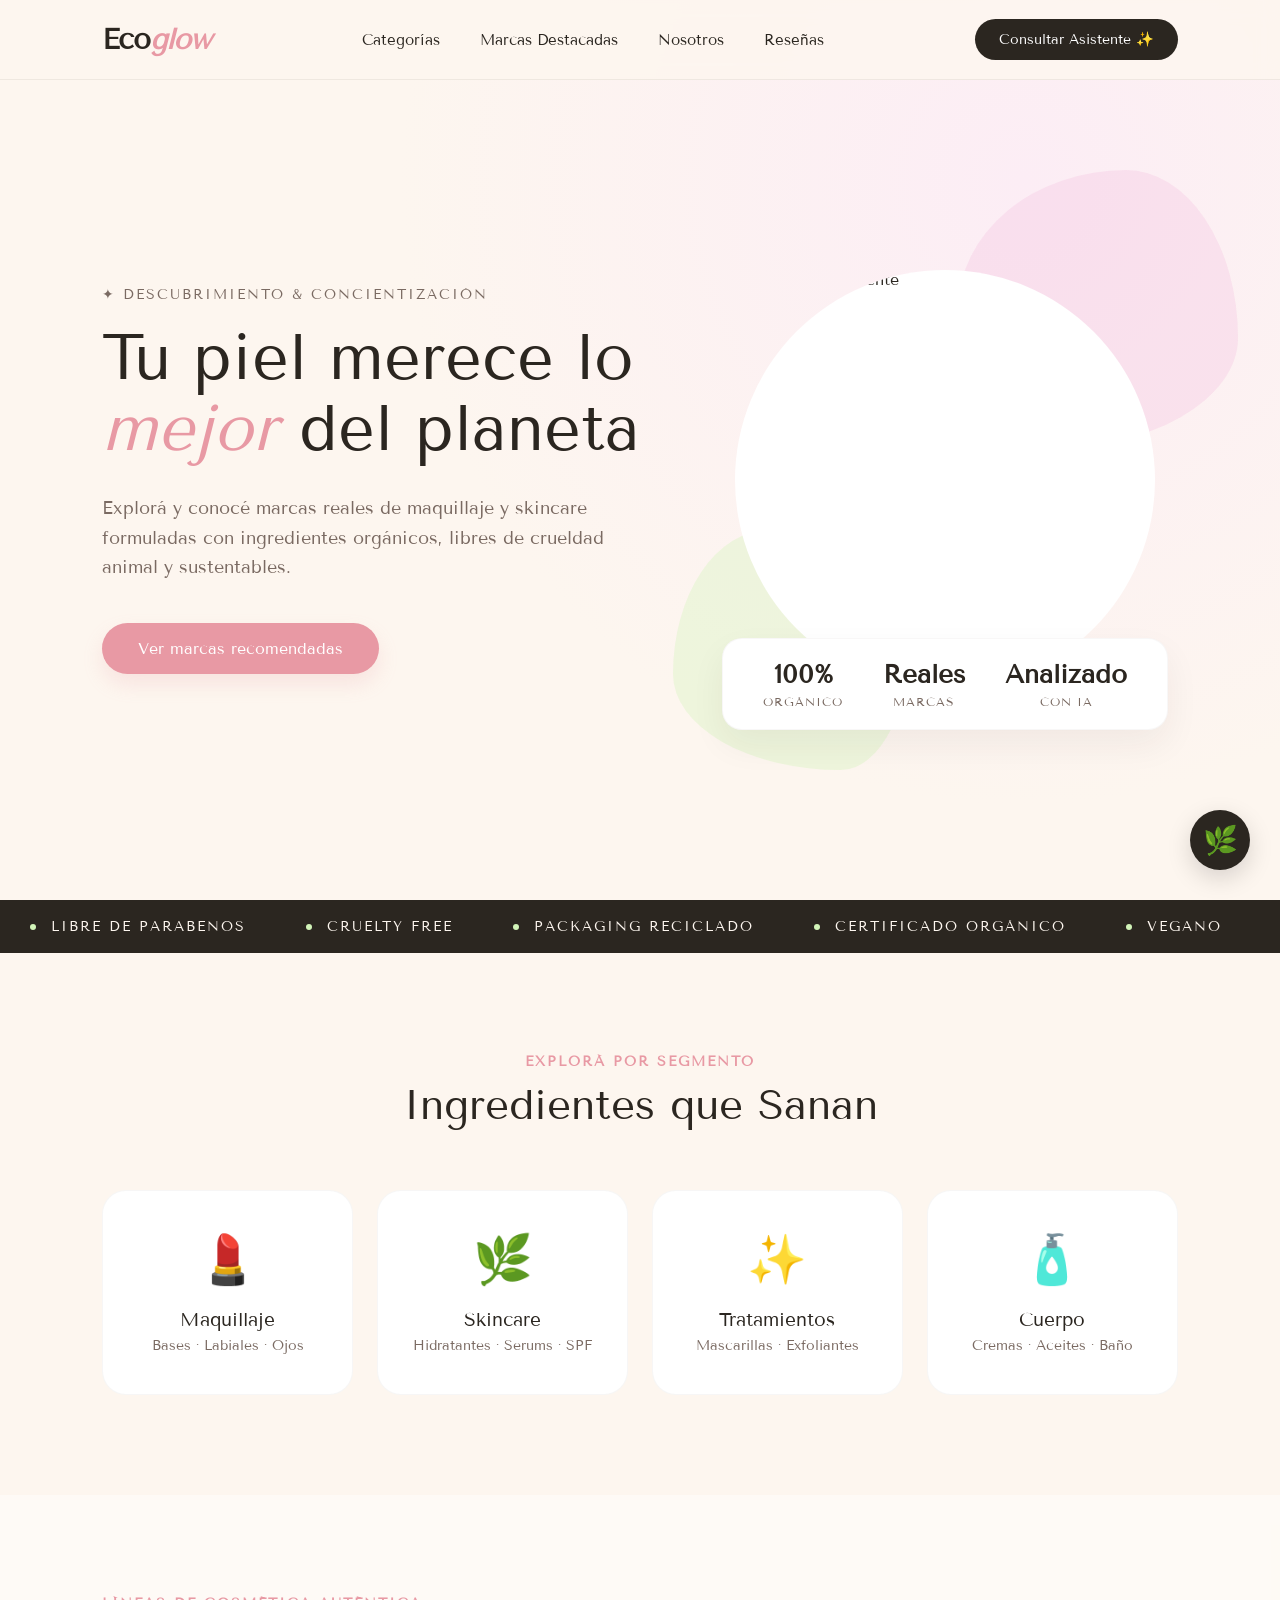
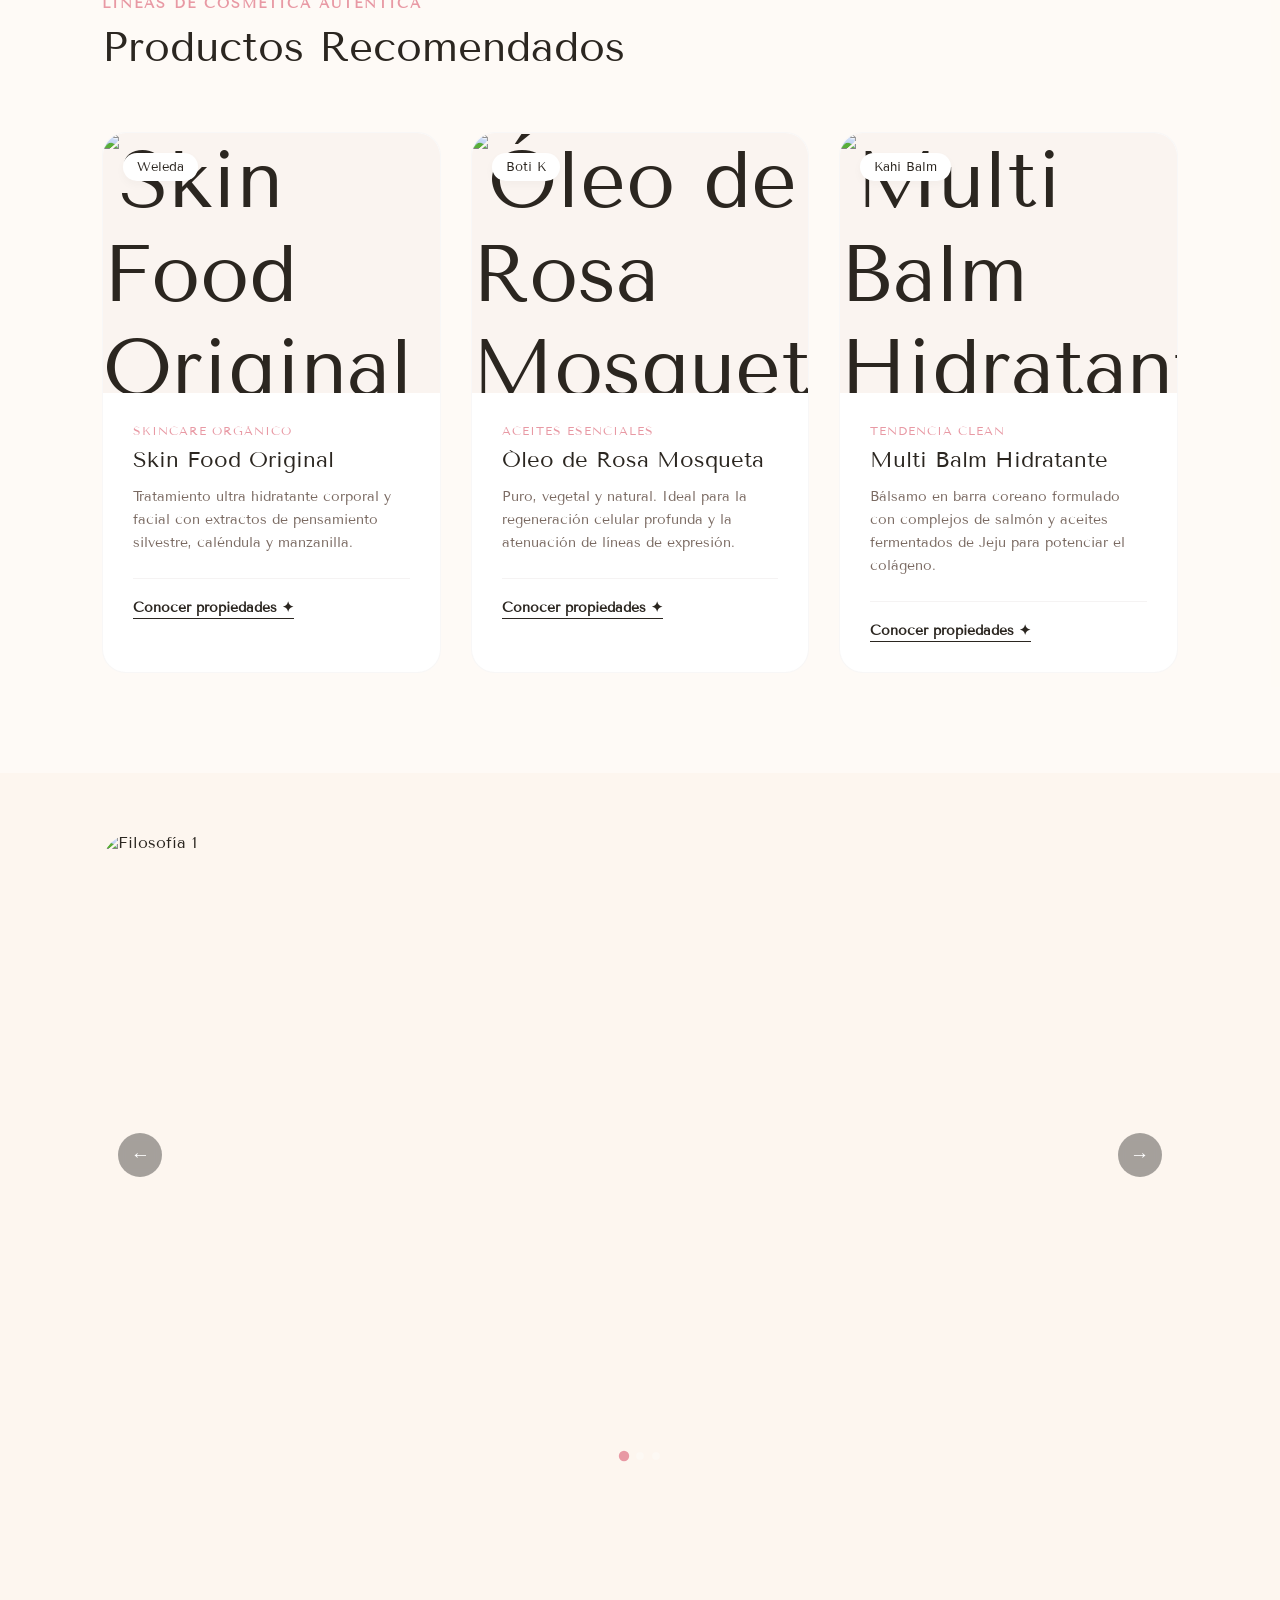
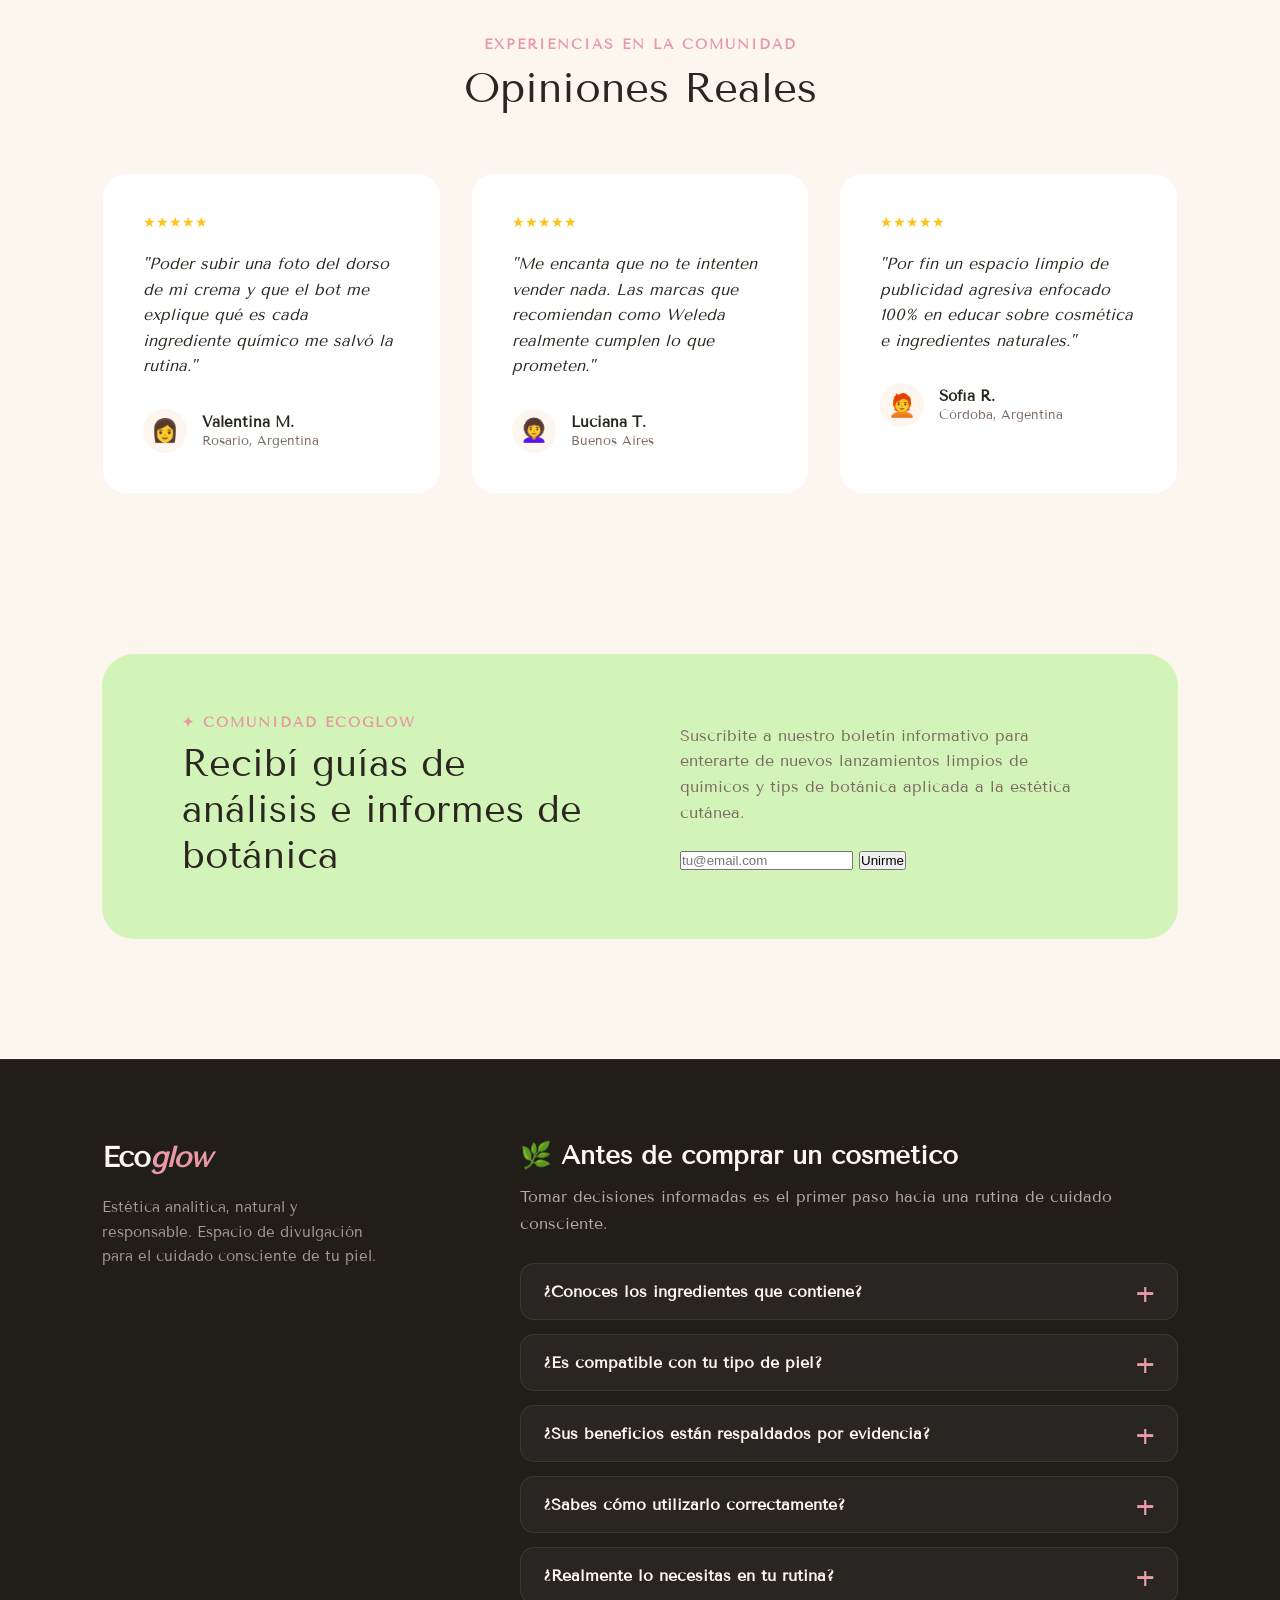
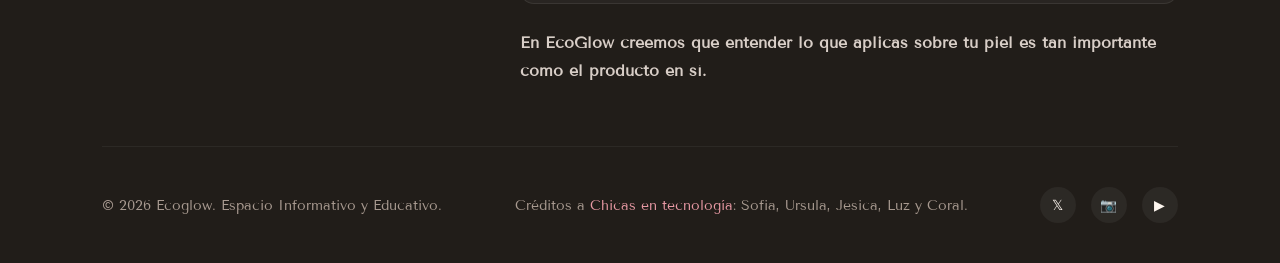
==== commit a8b6c467: "Rename index copia.html to index.html" ====
--- a/index.html
+++ b/index.html
@@ -34,7 +34,7 @@
       <div class="hero-blob2"></div>
       <div class="hero-right-inner">
         <div class="hero-circle" style="overflow: hidden; background: white;">
-          <img src="maquillaje foto ini.jpeg" alt="Belleza Consciente" style="width: 100%; height: 100%; object-fit: cover;">
+          <img src="https://i.ibb.co/W47CLd1F/maquillaje-foto-ini.jpg" alt="Belleza Consciente" style="width: 100%; height: 100%; object-fit: cover;">
         </div>
       </div>
       <div class="hero-stats">
@@ -126,7 +126,7 @@
       <div class="product-card">
         <div class="product-img">
           <div class="product-badge">Weleda</div>
-          <img src="weleda.png" alt="Skin Food Original" style="width: 100%; height: 100%; object-fit: cover;">
+          <img src="https://i.ibb.co/3571wzzY/weleda.png" alt="Skin Food Original" style="width: 100%; height: 100%; object-fit: cover;">
         </div>
         <div class="product-info">
           <p class="product-brand-tag">Skincare Orgánico</p>
@@ -141,7 +141,7 @@
       <div class="product-card">
         <div class="product-img">
           <div class="product-badge">Boti K</div>
-          <img src="rosa.png" alt="Óleo de Rosa Mosqueta" style="width: 100%; height: 100%; object-fit: cover;">
+          <img src="https://i.ibb.co/4RF5RgRs/rosa.png" alt="Óleo de Rosa Mosqueta" style="width: 100%; height: 100%; object-fit: cover;">
         </div>
         <div class="product-info">
           <p class="product-brand-tag">Aceites Esenciales</p>
@@ -156,7 +156,7 @@
       <div class="product-card">
         <div class="product-img">
           <div class="product-badge">Kahi Balm</div>
-          <img src="multibalm.png" alt="Multi Balm Hidratante" style="width: 100%; height: 100%; object-fit: cover;">
+          <img src="https://i.ibb.co/cSFP1VWb/multibalm.png" alt="Multi Balm Hidratante" style="width: 100%; height: 100%; object-fit: cover;">
         </div>
         <div class="product-info">
           <p class="product-brand-tag">Tendencia Clean</p>
@@ -172,12 +172,22 @@
   </section>
 
   <div class="banner-eco reveal">
-    <div class="banner-content">
-      <p class="section-eyebrow">✦ Nuestra filosofía</p>
-      <h2>Análisis Consciente sin Compromiso Comercial</h2>
-      <p>No vendemos productos de manera directa. Nuestro propósito es educar y brindarte herramientas interactivas basadas en IA para que aprendas a leer las etiquetas de tus cosméticos cotidianos.</p>
-    </div>
-    <div class="banner-visual">🌱</div>
+    <div class="banner-carousel">
+      <button class="carousel-btn carousel-prev" onclick="moveCarousel(-1)">&#8592;</button>
+      <div class="carousel-track-wrapper">
+        <div class="carousel-track" id="carouselTrack">
+          <div class="carousel-slide"><img src="https://i.ibb.co/jC8JZkd/1.png" alt="Filosofía 1"></div>
+          <div class="carousel-slide"><img src="https://i.ibb.co/Xxgjzrz2/2.png" alt="Filosofía 2"></div>
+          <div class="carousel-slide"><img src="https://i.ibb.co/Qj107n93/3.png" alt="Filosofía 3"></div>
+        </div>
+      </div>
+      <button class="carousel-btn carousel-next" onclick="moveCarousel(1)">&#8594;</button>
+      <div class="carousel-dots" id="carouselDots">
+        <span class="carousel-dot active" onclick="goToSlide(0)"></span>
+        <span class="carousel-dot" onclick="goToSlide(1)"></span>
+        <span class="carousel-dot" onclick="goToSlide(2)"></span>
+      </div>
+    </div>
   </div>
 
   <section class="section-testimonials reveal" id="testimonios">
@@ -241,33 +251,42 @@
         <div class="nav-logo">Eco<span>glow</span></div>
         <p>Estética analítica, natural y responsable. Espacio de divulgación para el cuidado consciente de tu piel.</p>
       </div>
-      <div class="footer-col">
-        <h4>Segmentos</h4>
-        <ul>
-          <li>Maquillaje Orgánico</li>
-          <li>Skincare Botánico</li>
-          <li>Aceites Puros</li>
-          <li>Higiene Consciente</li>
-        </ul>
-      </div>
-      <div class="footer-col">
-        <h4>Divulgación</h4>
-        <ul>
-          <li>Sobre Ecoglow</li>
-          <li>Manifiesto Verde</li>
-          <li>Blog del Ingrediente</li>
-          <li>Glósubo de Términos</li>
-        </ul>
-      </div>
-      <div class="footer-col">
-        <h4>Soporte</h4>
-        <ul>
-          <li>FAQ Asistente</li>
-          <li>Guía de Lectura INCI</li>
-          <li>Contacto</li>
-        </ul>
-      </div>
-    </div>
+      <div class="eco-info">
+    <h4>🌿 Antes de comprar un cosmético</h4>
+    <p class="eco-texto">
+        Tomar decisiones informadas es el primer paso hacia una rutina de cuidado consciente.
+    </p>
+
+    <details>
+        <summary>¿Conoces los ingredientes que contiene?</summary>
+        <p>Los ingredientes determinan cómo actuará un producto sobre tu piel. Puedes consultar la lista INCI en el envase o en la página oficial. En EcoGlow te ayudamos a comprender su función, beneficios y posibles efectos.</p>
+    </details>
+
+    <details>
+        <summary>¿Es compatible con tu tipo de piel?</summary>
+        <p>Cada piel tiene necesidades diferentes. Conocer si tu piel es grasa, seca, mixta o sensible te ayudará a elegir productos realmente adecuados.</p>
+    </details>
+
+    <details>
+        <summary>¿Sus beneficios están respaldados por evidencia?</summary>
+        <p>No todas las promesas publicitarias cuentan con respaldo científico. En EcoGlow analizamos la información disponible para ayudarte a tomar decisiones más seguras.</p>
+    </details>
+
+    <details>
+        <summary>¿Sabes cómo utilizarlo correctamente?</summary>
+        <p>Leer las instrucciones y respetar la frecuencia de uso puede mejorar los resultados y evitar irritaciones.</p>
+    </details>
+
+    <details>
+        <summary>¿Realmente lo necesitas en tu rutina?</summary>
+        <p>Antes de comprar, identifica si buscas hidratación, tratar manchas, controlar el acné o reducir la sensibilidad. Una rutina simple suele ser más efectiva.</p>
+    </details>
+
+    <p class="eco-final">
+        <strong>En EcoGlow creemos que entender lo que aplicas sobre tu piel es tan importante como el producto en sí.</strong>
+    </p>
+    </div>
+  </div>
     <div class="footer-bottom">
       <p>© 2026 Ecoglow. Espacio Informativo y Educativo.</p>
       <p class="footer-credits">Créditos a <span>Chicas en tecnología</span>: Sofia, Ursula, Jesica, Luz y Coral.</p>
@@ -288,7 +307,7 @@
     </div>
     
     <div id="chat-box">
-        <div class="message bot-message">¡Hola! ¿Cómo puedo ayudarte hoy? Podés consultarme sobre rutinas o subir una foto de los ingredientes del dorso de tu cosmético para que analicemos su pureza juntos. ✨</div>
+        <div class="message bot-message">¡Hola! ¿Cómo puedo ayudarte hoy? Podés consultarme sobre rutinas o subir una foto de los ingredientes del dorso de tu cosmético para que analicemos su pureza juntos. Por cierto! tardo al principio alrededor de 15 minutos en analizar el contenido, dame tiempo 😉✨</div>
     </div>
     
     <div id="preview-container">
--- a/style.css
+++ b/style.css
@@ -179,22 +179,47 @@
 
 /* ── BANNER ECO ── */
 .banner-eco {
-  margin: 60px 8%; background: linear-gradient(135deg, #2b2620 0%, #403830 100%);
-  border-radius: 32px; padding: 80px; color: var(--cream); display: flex; align-items: center; gap: 60px;
-  overflow: hidden; position: relative;
-}
-.banner-eco::after {
-  content: ''; position: absolute; width: 400px; height: 400px; background: radial-gradient(circle, rgba(210,244,184,0.08) 0%, transparent 70%);
-  bottom: -150px; right: -100px;
-}
-.banner-content { flex: 1.3; position: relative; z-index: 2; }
-.banner-content h2 { font-size: 2.8rem; font-weight: normal; margin: 15px 0 25px 0; line-height: 1.2; }
-.banner-content p { font-size: 1.1rem; line-height: 1.7; color: #cdc3bc; max-width: 620px; }
-.banner-visual { flex: 0.7; font-size: 12rem; text-align: center; opacity: 0.9; filter: drop-shadow(0 10px 20px rgba(0,0,0,0.2)); animation: float 6s ease-in-out infinite; }
-@keyframes float {
-  0%, 100% { transform: translateY(0); }
-  50% { transform: translateY(-10px); }
-}
+  margin: 60px 8%;
+  border-radius: 32px; overflow: hidden; position: relative;
+}
+.banner-eco::after { display: none; }
+.banner-content { display: none; }
+
+/* ── CAROUSEL ── */
+.banner-carousel {
+  width: 100%; position: relative; z-index: 2;
+  display: flex; flex-direction: column; align-items: center; gap: 14px;
+  padding-bottom: 16px;
+}
+.carousel-track-wrapper {
+  width: 100%; border-radius: 32px; overflow: hidden;
+  position: relative; aspect-ratio: 16/9;
+}
+.carousel-track {
+  display: flex; width: 100%; height: 100%;
+  transition: transform 0.5s cubic-bezier(0.4, 0, 0.2, 1);
+}
+.carousel-slide {
+  min-width: 100%; height: 100%; flex-shrink: 0;
+}
+.carousel-slide img {
+  width: 100%; height: 100%; object-fit: cover; display: block;
+}
+.carousel-btn {
+  position: absolute; top: 50%; transform: translateY(-50%);
+  background: rgba(0,0,0,0.35); color: white; border: none;
+  width: 44px; height: 44px; border-radius: 50%; font-size: 1.2rem; cursor: pointer;
+  transition: background 0.3s; z-index: 3; backdrop-filter: blur(4px);
+}
+.carousel-btn:hover { background: var(--sea-pink); }
+.carousel-prev { left: 16px; }
+.carousel-next { right: 16px; }
+.carousel-dots { display: flex; gap: 8px; }
+.carousel-dot {
+  width: 8px; height: 8px; border-radius: 50%;
+  background: rgba(255,255,255,0.3); cursor: pointer; transition: background 0.3s, transform 0.3s;
+}
+.carousel-dot.active { background: var(--sea-pink); transform: scale(1.3); }
 
 /* ── TESTIMONIOS ── */
 .section-testimonials { padding: 100px 8%; }
@@ -301,7 +326,9 @@
   .products-grid { grid-template-columns: repeat(2, 1fr); }
   .testimonials-grid { grid-template-columns: 1fr; }
   .banner-eco { flex-direction: column; padding: 40px; text-align: center; }
-  .banner-visual { font-size: 8rem; }
+  .banner-content { flex: none; }
+  .carousel-track-wrapper { aspect-ratio: 16/9; height: auto; }
+  .carousel-slide { height: 100%; }
   .section-newsletter { flex-direction: column; padding: 40px; text-align: center; gap: 30px; }
   .footer-grid { grid-template-columns: 1fr 1fr; gap: 40px; }
 }
@@ -316,3 +343,74 @@
   .footer-bottom { flex-direction: column; gap: 20px; text-align: center; }
   #chat-container { width: calc(100% - 40px); right: 20px; bottom: 90px; height: 450px; }
 }
+/* ===== SECCIÓN ECOGLOW ===== */
+
+.eco-info{
+    grid-column: span 3;
+    max-width: 900px;
+}
+
+.eco-info h4{
+    color: var(--cream);
+    font-size: 1.6rem;
+    margin-bottom: 12px;
+}
+
+.eco-texto{
+    color:#b7aba3;
+    margin-bottom:25px;
+    line-height:1.7;
+}
+
+.eco-info details{
+    background:rgba(255,255,255,.04);
+    border:1px solid rgba(255,255,255,.08);
+    border-radius:14px;
+    margin-bottom:14px;
+    padding:18px 22px;
+    transition:.3s;
+}
+
+.eco-info details:hover{
+    border-color:var(--sea-pink);
+}
+
+.eco-info summary{
+    cursor:pointer;
+    list-style:none;
+    color:var(--cream);
+    font-size:1rem;
+    font-weight:bold;
+    position:relative;
+    padding-right:30px;
+}
+
+.eco-info summary::-webkit-details-marker{
+    display:none;
+}
+
+.eco-info summary::after{
+    content:"+";
+    position:absolute;
+    right:0;
+    top:0;
+    font-size:1.4rem;
+    color:var(--sea-pink);
+    transition:.3s;
+}
+
+.eco-info details[open] summary::after{
+    transform:rotate(45deg);
+}
+
+.eco-info details p{
+    margin-top:15px;
+    color:#b7aba3;
+    line-height:1.7;
+}
+
+.eco-final{
+    margin-top:25px;
+    color:#d8cec7;
+    line-height:1.8;
+}
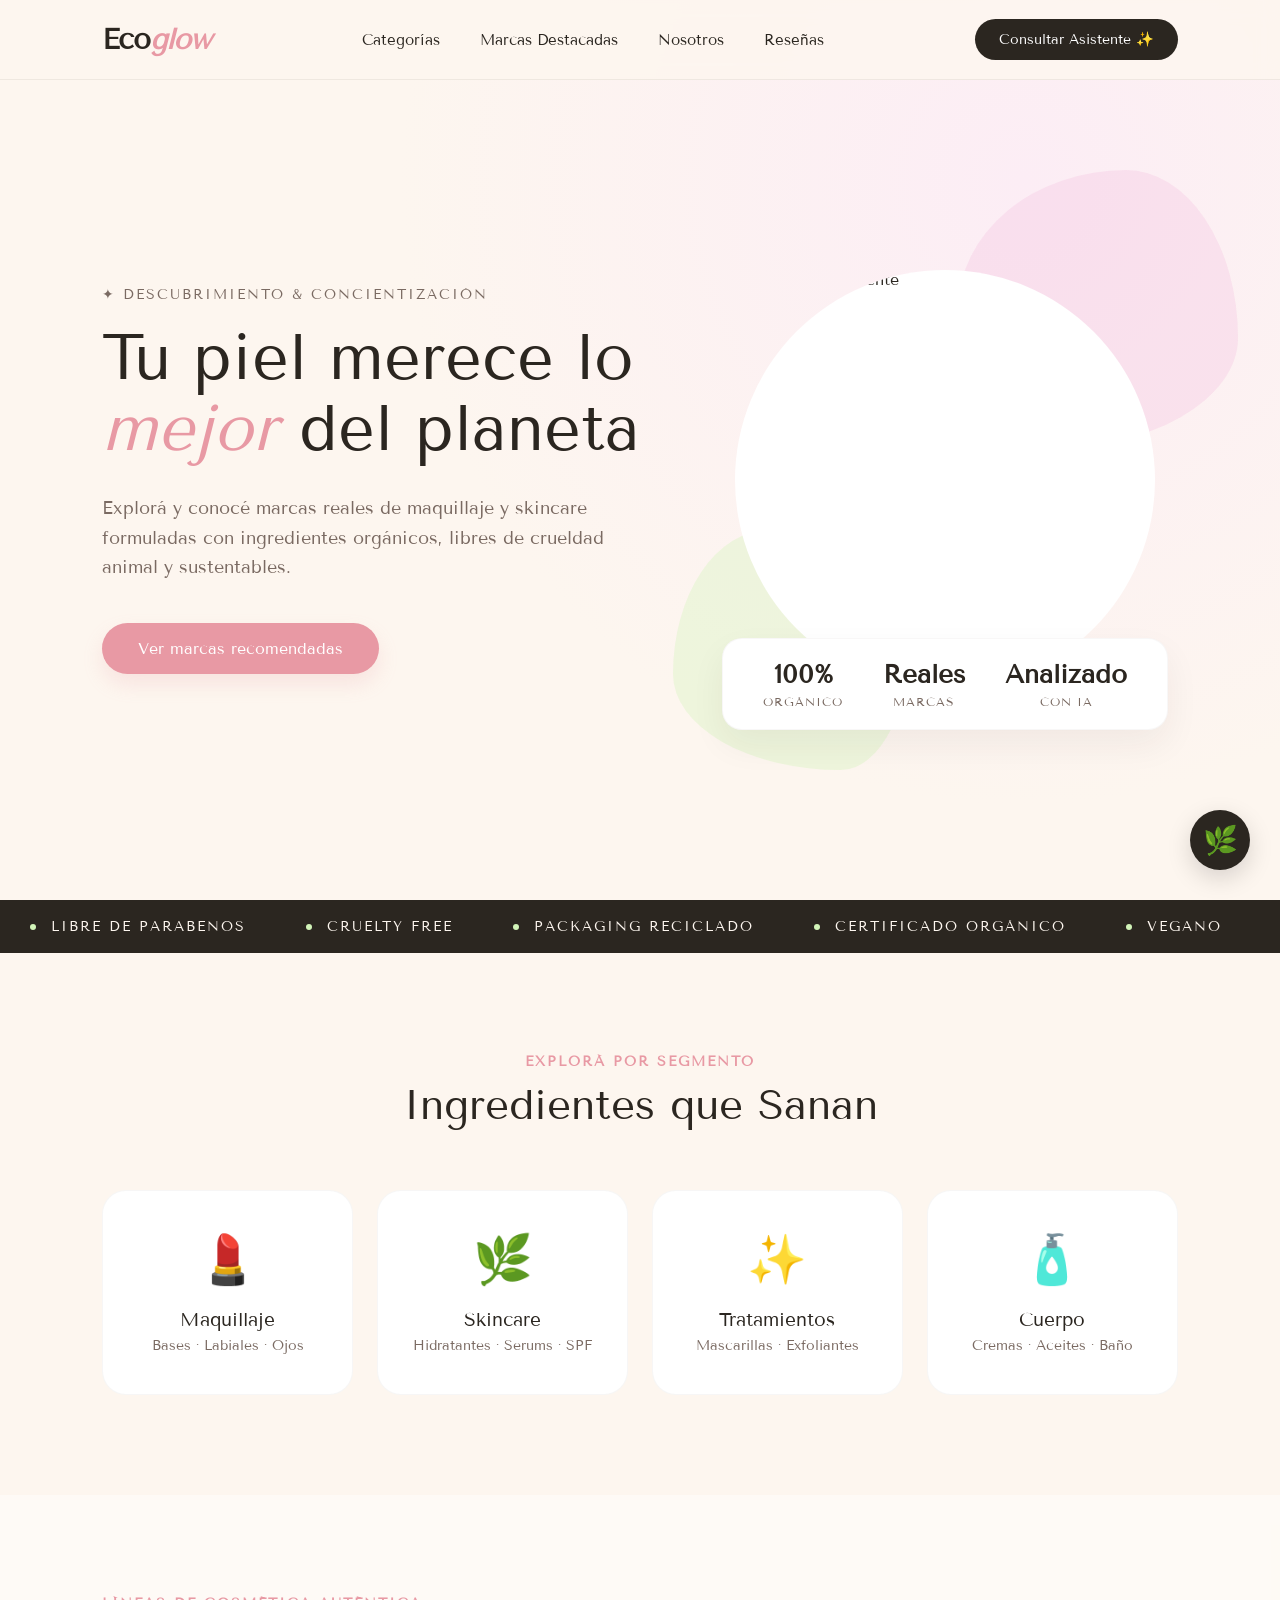
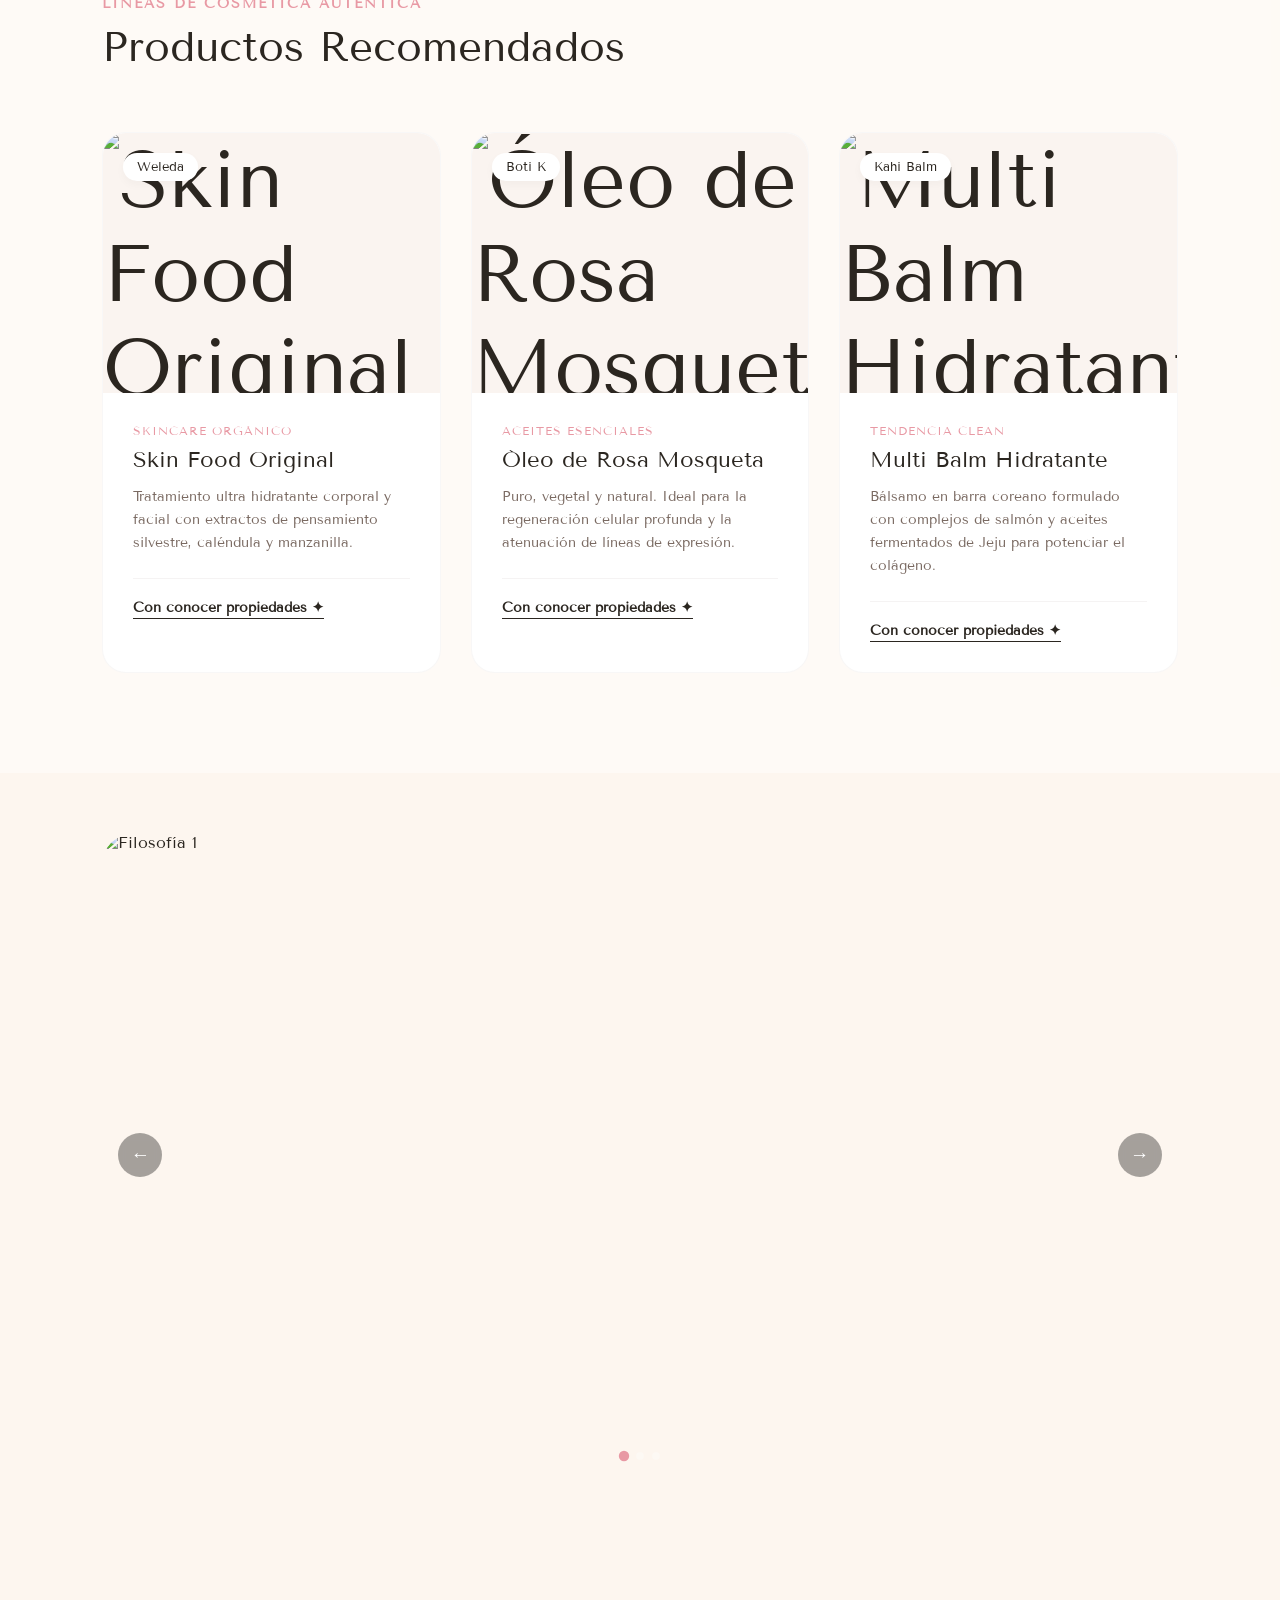
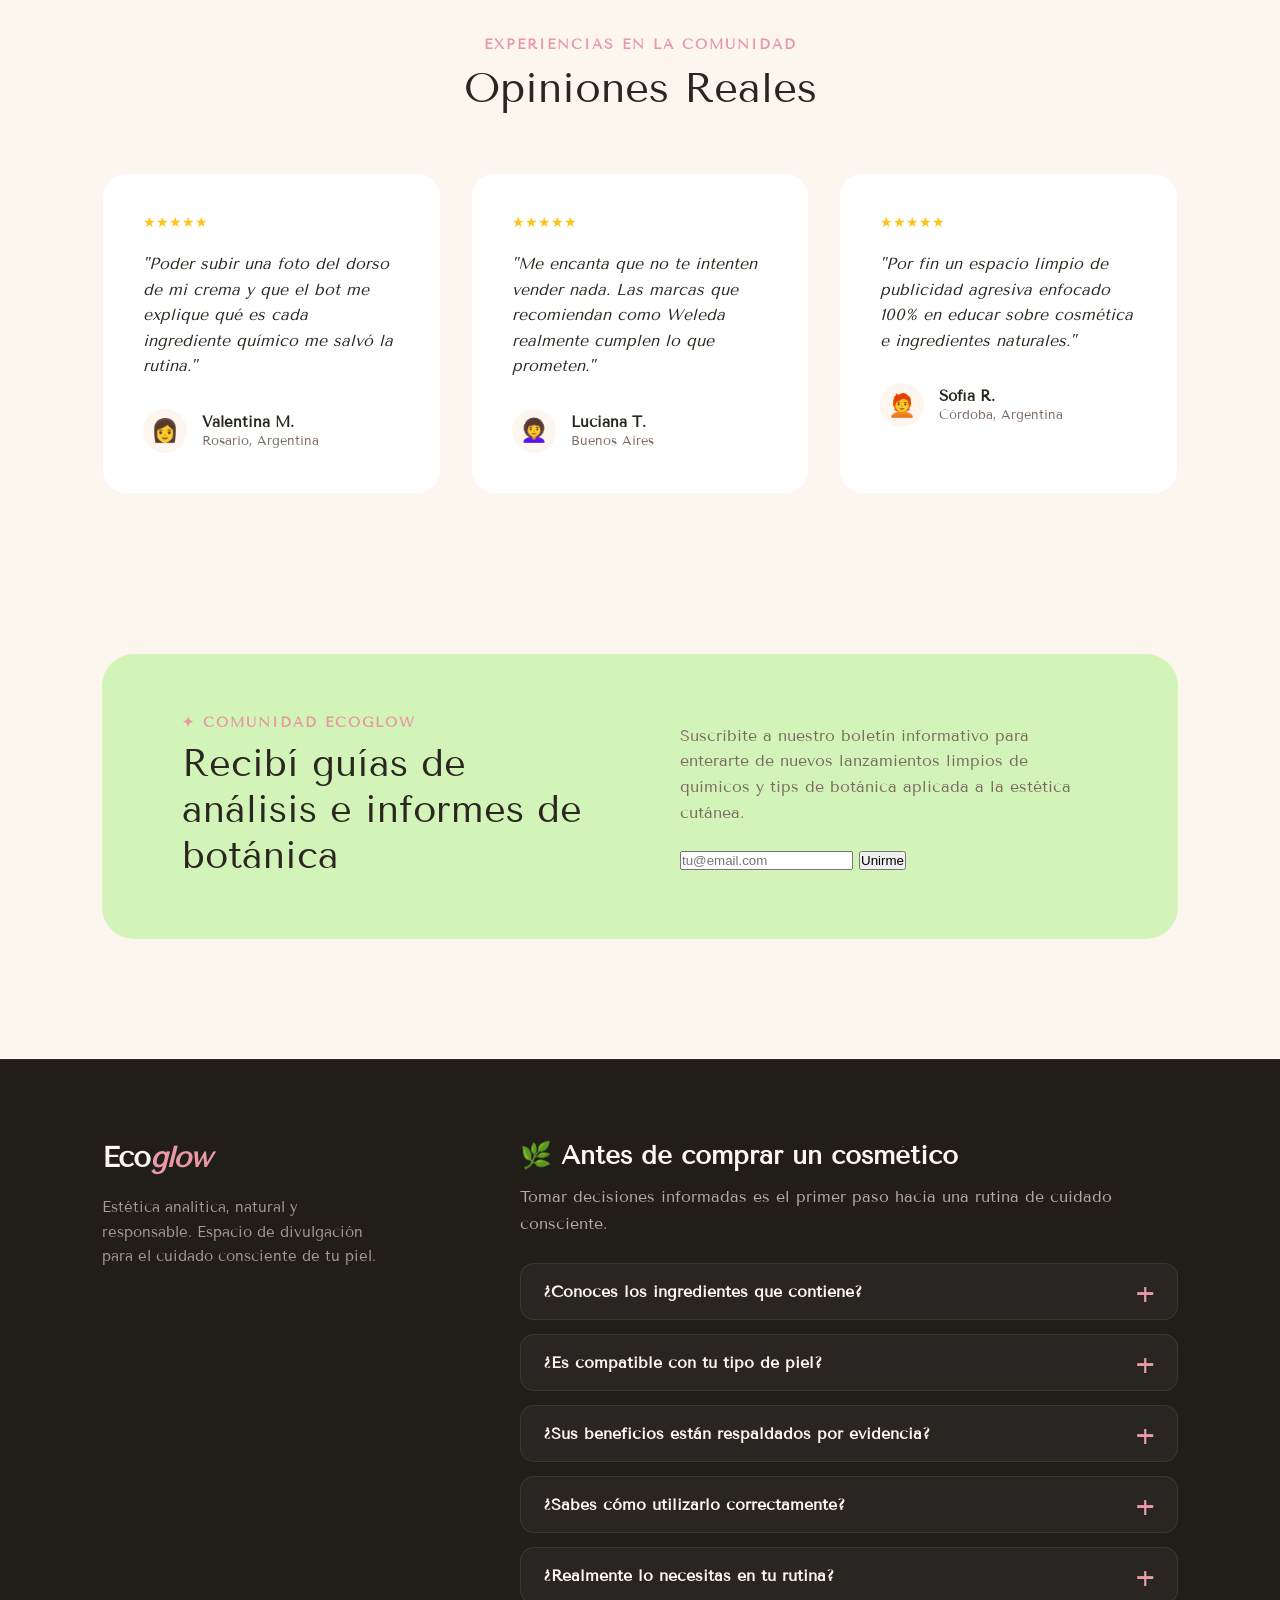
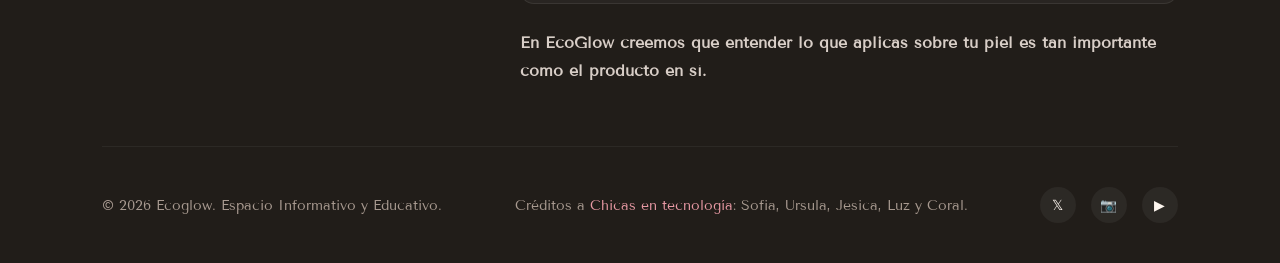
==== commit e692f0a6: "Update print statement from 'Hello' to 'Goodbye'" ====
--- a/index.html
+++ b/index.html
@@ -79,7 +79,7 @@
       <h2 class="section-title">Ingredientes que Sanan</h2>
     </div>
     <div class="cats-grid">
-      <div class="cat-card">
+      <div class="cat-card" onclick="enviarPromptChat('Hola! Me gustaría saber más sobre los ingredientes naturales recomendados para Maquillaje consciente y libre de químicos.')" style="cursor: pointer;">
         <div class="cat-card-bg"></div>
         <div class="cat-icon">💄</div>
         <div class="cat-label">
@@ -87,7 +87,7 @@
           <p>Bases · Labiales · Ojos</p>
         </div>
       </div>
-      <div class="cat-card">
+      <div class="cat-card" onclick="enviarPromptChat('Hola! ¿Qué ingredientes botánicos sanadores debería buscar en una rutina de Skincare orgánica?')" style="cursor: pointer;">
         <div class="cat-card-bg"></div>
         <div class="cat-icon">🌿</div>
         <div class="cat-label">
@@ -95,7 +95,7 @@
           <p>Hidratantes · Serums · SPF</p>
         </div>
       </div>
-      <div class="cat-card">
+      <div class="cat-card" onclick="enviarPromptChat('Hola! Quiero info sobre Tratamientos naturales como mascarillas y exfoliantes limpios.')" style="cursor: pointer;">
         <div class="cat-card-bg"></div>
         <div class="cat-icon">✨</div>
         <div class="cat-label">
@@ -103,7 +103,7 @@
           <p>Mascarillas · Exfoliantes</p>
         </div>
       </div>
-      <div class="cat-card">
+      <div class="cat-card" onclick="enviarPromptChat('Hola! ¿Qué aceites o cremas corporales naturales me recomendás para cuidar la barrera de la piel del Cuerpo?')" style="cursor: pointer;">
         <div class="cat-card-bg"></div>
         <div class="cat-icon">🧴</div>
         <div class="cat-label">
@@ -133,7 +133,7 @@
           <h3 class="product-name">Skin Food Original</h3>
           <p class="product-desc">Tratamiento ultra hidratante corporal y facial con extractos de pensamiento silvestre, caléndula y manzanilla.</p>
           <div class="product-footer">
-            <span class="product-info-link">Conocer propiedades ✦</span>
+            <span class="product-info-link" onclick="enviarPromptChat('Hola! Podrías darme información detallada sobre las propiedades y beneficios de Weleda Skin Food Original?')">Con conocer propiedades ✦</span>
           </div>
         </div>
       </div>
@@ -148,7 +148,7 @@
           <h3 class="product-name">Óleo de Rosa Mosqueta</h3>
           <p class="product-desc">Puro, vegetal y natural. Ideal para la regeneración celular profunda y la atenuación de líneas de expresión.</p>
           <div class="product-footer">
-            <span class="product-info-link">Conocer propiedades ✦</span>
+            <span class="product-info-link" onclick="enviarPromptChat('Hola! ¿Cuáles son las propiedades analizadas del Óleo de Rosa Mosqueta de Boti K y cómo ayuda a la piel?')">Con conocer propiedades ✦</span>
           </div>
         </div>
       </div>
@@ -163,7 +163,7 @@
           <h3 class="product-name">Multi Balm Hidratante</h3>
           <p class="product-desc">Bálsamo en barra coreano formulado con complejos de salmón y aceites fermentados de Jeju para potenciar el colágeno.</p>
           <div class="product-footer">
-            <span class="product-info-link">Conocer propiedades ✦</span>
+            <span class="product-info-link" onclick="enviarPromptChat('Hola! Contame sobre el Multi Balm Hidratante de Kahi Balm, sus propiedades de colágeno y la tendencia Clean.')">Con conocer propiedades ✦</span>
           </div>
         </div>
       </div>
